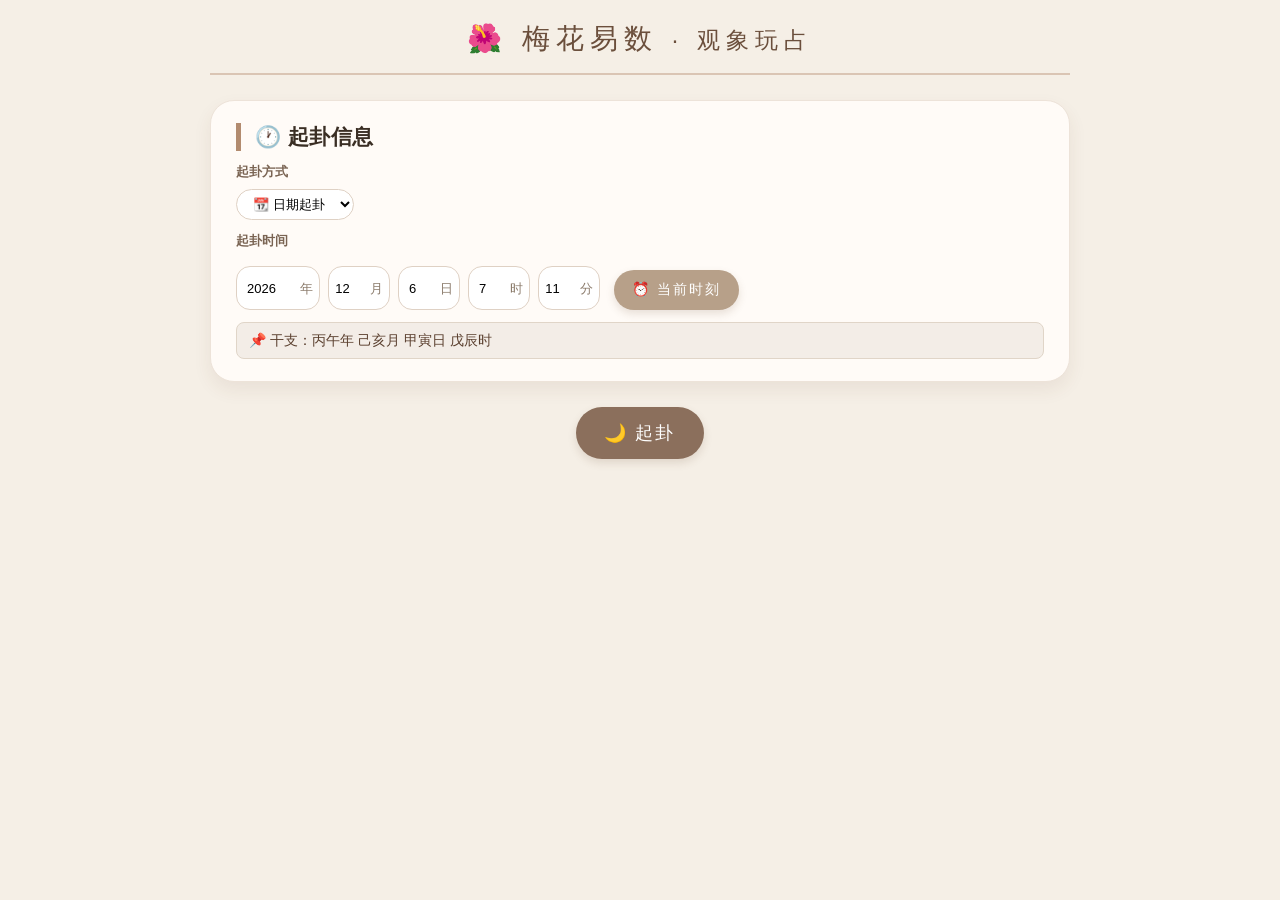
==== index.html @ ca7173d1 "Add files via upload" ====
<!DOCTYPE html>
<html lang="zh">
<head>
    <meta charset="UTF-8">
    <meta name="viewport" content="width=device-width, initial-scale=1.0, viewport-fit=cover">
    <title>梅花易数 · 交互精校版</title>
    <link rel="stylesheet" href="css/style.css">
</head>
<body>
<div class="container">
    <h1>🌺 梅花易数 <small>· 观象玩占</small></h1>

    <!-- 起卦信息 -->
    <div class="card">
        <div class="card-title">🕐 起卦信息</div>

        <!-- ① 起卦方式 -->
        <div class="section-label">起卦方式</div>
        <div class="mode-switch" style="margin-bottom: 0;">
            <select id="divinationMode" style="padding:6px 12px; border-radius:30px; border:1.5px solid #dfd1c4; background:white; font-size: 13px;">
                <option value="date" selected>📆 日期起卦</option>
                <option value="number">🔢 数字起卦</option>
            </select>
        </div>

        <!-- ② 日期起卦：时间输入 -->
        <div id="dateInputSection" style="margin-top:12px;">
            <div class="section-label">起卦时间</div>
            <div class="input-row" id="dateInputRow">
                <div class="input-item compact date-year"><span class="date-field"><input type="number" id="gregYear" min="1900" max="2100" class="date-input" data-suffix="年"><span class="date-suffix">年</span></span></div>
                <div class="input-item compact date-short"><span class="date-field"><input type="number" id="gregMonth" min="1" max="12" class="date-input" data-suffix="月"><span class="date-suffix">月</span></span></div>
                <div class="input-item compact date-short"><span class="date-field"><input type="number" id="gregDay" min="1" max="31" class="date-input" data-suffix="日"><span class="date-suffix">日</span></span></div>
                <div class="input-item compact date-short"><span class="date-field"><input type="number" id="gregHour" min="0" max="23" class="date-input" data-suffix="时"><span class="date-suffix">时</span></span></div>
                <div class="input-item compact date-short"><span class="date-field"><input type="number" id="gregMinute" min="0" max="59" class="date-input" data-suffix="分"><span class="date-suffix">分</span></span></div>
                <button class="btn btn-small btn-now-time" id="nowTimeBtn">⏰ 当前时刻</button>
            </div>
        </div>

        <!-- ③ 数字起卦：数字输入 -->
        <div id="numberInputs" style="display:none; margin-top:12px;">
            <div class="section-label">起卦三数</div>
            <div class="input-row compact-row">
                <div class="input-item compact-num"><label>数1</label><input type="number" id="inputNum1" min="1" placeholder="-"></div>
                <div class="input-item compact-num"><label>数2</label><input type="number" id="inputNum2" min="1" placeholder="-"></div>
                <div class="input-item compact-num"><label>数3</label><input type="number" id="inputNum3" placeholder="-"></div>
            </div>
            <!-- 时令参考面板 -->
            <div id="timeRefPanel" style="margin-top:10px;">
                <div class="time-ref-toggle">
                    <span class="time-ref-option active" id="optNowTime">
                        <span class="time-ref-dot"></span>使用当前时间
                    </span>
                    <span class="time-ref-option" id="optCustomTime">
                        <span class="time-ref-dot"></span>使用自定义时间
                    </span>
                </div>
                <!-- 当前时间（默认显示，时间和干支同一行） -->
                <div id="timeRefNow" class="time-ref-content">
                    <span id="timeRefNowDisplay" style="font-size:13px; color:#7a6453;">--</span>
                    <span style="font-size:11px; color:#a18b7c; margin-left:6px;">用于断卦时令分析</span>
                </div>
                <!-- 自定义时间（展开后显示） -->
                <div id="timeRefCustom" class="time-ref-content" style="display:none;">
                    <div class="input-row">
                        <div class="input-item compact"><span class="date-field"><input type="number" id="refYear" min="1900" max="2100" class="date-input" data-suffix="年" disabled><span class="date-suffix">年</span></span></div>
                        <div class="input-item compact"><span class="date-field"><input type="number" id="refMonth" min="1" max="12" class="date-input" data-suffix="月" disabled><span class="date-suffix">月</span></span></div>
                        <div class="input-item compact"><span class="date-field"><input type="number" id="refDay" min="1" max="31" class="date-input" data-suffix="日" disabled><span class="date-suffix">日</span></span></div>
                        <div class="input-item compact"><span class="date-field"><input type="number" id="refHour" min="0" max="23" class="date-input" data-suffix="时" disabled><span class="date-suffix">时</span></span></div>
                        <div class="input-item compact"><span class="date-field"><input type="number" id="refMinute" min="0" max="59" class="date-input" data-suffix="分" disabled><span class="date-suffix">分</span></span></div>
                    </div>
                </div>
            </div>
        </div>

        <!-- ④ 干支结果 -->
        <div style="margin-top:12px; padding: 8px 12px; background: #f3ede7; border-radius: 8px; border: 1px solid #e0d5c8;">
            <span id="displayGanzhi" style="font-size: 14px; color: #5a3f2e; font-weight: 500;">📌 干支：--</span>
        </div>

        <!-- 隐藏字段 -->
        <input type="hidden" id="numUp">
        <input type="hidden" id="numDown">
        <input type="hidden" id="numMove">
    </div>

    <!-- 起卦按钮 -->
    <div style="text-align: center; margin-bottom: 20px;">
        <button class="btn" id="calculateBtn" style="margin-top:0;">🌙 起卦</button>
    </div>

    <!-- 结果卡片（起卦前隐藏） -->
    <div class="card result-area" id="resultCard" style="display:none;">
        <div class="card-title">🔮 卦象推演</div>
        <div id="resultContent"></div>
    </div>

    <!-- 解析面板折叠横条（起卦前隐藏） -->
    <div class="explain-collapsed-bar" id="explainCollapsedBar" style="display:none;">
        <div class="explain-bar-content" id="explainBtn">🔍 卦象解析</div>
    </div>

    <!-- 解析面板（起卦前隐藏） -->
    <div class="card explain-area" id="explainArea" style="display:none;">
        <div id="explainContent"></div>
    </div>


</div>

<!-- ① 基础数据常量 -->
<script src="js/data.js"></script>
<!-- ② 干支计算 -->
<script src="js/ganzhi.js"></script>
<!-- ③ 断卦核心逻辑 -->
<script src="js/divination.js"></script>
<!-- ④ 卦象渲染 -->
<script src="js/render.js"></script>
<!-- ⑤ 卦象解析 -->
<script src="js/explain.js"></script>
<!-- ⑥ 应用入口 -->
<script src="js/app.js"></script>
</body>
</html>
---- css/style.css ----
* { box-sizing: border-box; margin: 0; }
body {
    background: #f5efe6;
    font-family: 'Segoe UI', 'Microsoft YaHei', sans-serif;
    padding: clamp(12px, 3vw, 20px);
    padding-top: max(clamp(12px, 3vw, 20px), env(safe-area-inset-top));
    padding-bottom: max(clamp(12px, 3vw, 20px), env(safe-area-inset-bottom));
    color: #2e241b;
    -webkit-text-size-adjust: 100%;
}
.container { max-width: 860px; width: 100%; margin: 0 auto; }
h1 {
    text-align: center;
    font-weight: 400;
    letter-spacing: clamp(3px, 1vw, 6px);
    color: #6b4f3c;
    border-bottom: 2px solid #dac5b4;
    padding-bottom: clamp(10px, 2vw, 15px);
    margin-bottom: clamp(16px, 3vw, 25px);
    font-size: clamp(20px, 4vw, 28px);
}
.card {
    background: #fffbf7;
    border-radius: clamp(14px, 2.5vw, 24px);
    padding: clamp(14px, 2.5vw, 22px) clamp(14px, 2.5vw, 25px);
    margin-bottom: clamp(16px, 3vw, 25px);
    box-shadow: 0 8px 18px rgba(100,70,40,0.08);
    border: 1px solid #ede3d9;
}
.card-title { font-size: clamp(17px, 3vw, 21px); font-weight: 700; margin-bottom: 12px; color: #3a2e24; border-left: 5px solid #b28b6f; padding-left: 14px; letter-spacing: 0.5px; }
.card-subtitle { font-size: 14px; color: #7a6453; margin-bottom: 15px; margin-left: 19px; }
.hint-box { background: #f3ede7; border-radius: 14px; padding: 12px 14px; margin-bottom: 16px; font-size: 14px; color: #5a3f2e; border-left: 4px solid #b28b6f; }
.input-grid { display: grid; grid-template-columns: repeat(auto-fill, minmax(min(100%, 140px), 1fr)); gap: 12px 16px; }
.input-row { display: flex; gap: clamp(6px, 1.5vw, 8px); align-items: flex-end; flex-wrap: wrap; }
.input-item.compact { flex: 1; min-width: 44px; max-width: 80px; }
.input-item.compact.date-short { max-width: 62px; }
.input-item.compact.date-year { max-width: 84px; }
.input-item.compact input { height: 32px; padding: 4px 6px; font-size: 13px; text-align: center; }
.input-item.compact label { font-size: 11px; margin-bottom: 3px; }
.input-item.compact input::placeholder { color: #b8a898; font-weight: 500; }
/* 日期输入框：数字+后缀同行 */
.date-field {
    display: flex;
    align-items: center;
    position: relative;
    width: 100%;
}
.date-field input.date-input {
    width: 100%;
    padding-right: 24px;
    box-sizing: border-box;
}
.date-suffix {
    position: absolute;
    right: 7px;
    font-size: 13px;
    color: #8b7b6b;
    font-weight: 500;
    pointer-events: none;
    line-height: 1;
}
.input-item.compact-num { flex: 1; min-width: 44px; max-width: 70px; }
.input-item.compact-num input { height: 32px; padding: 4px 6px; font-size: 13px; text-align: center; }
.input-item.compact-num label { font-size: 11px; margin-bottom: 3px; }
.input-section-row { display: flex; gap: 20px; align-items: flex-start; flex-wrap: wrap; }
.input-section { flex: 1; min-width: 240px; }
.section-label { font-size: 13px; font-weight: 600; color: #7a6453; margin-bottom: 8px; }
.two-card-row { display: flex; gap: clamp(12px, 2vw, 20px); align-items: stretch; }

/* ── 时令参考面板（数字起卦） ── */
.time-ref-toggle {
    display: flex;
    gap: 16px;
    align-items: center;
    padding: 6px 12px;
    background: #f3ede7;
    border-radius: 10px;
    border: 1px solid #e0d5c8;
    width: fit-content;
}
.time-ref-option {
    display: flex;
    align-items: center;
    gap: 6px;
    font-size: 13px;
    color: #7a6453;
    cursor: pointer;
    user-select: none;
    padding: 4px 0;
    transition: color 0.2s;
}
.time-ref-option.active { color: #5a3f2e; font-weight: 600; }
.time-ref-dot {
    width: 14px;
    height: 14px;
    border-radius: 50%;
    border: 2px solid #b28b6f;
    background: #fffbf7;
    flex-shrink: 0;
    transition: all 0.2s;
}
.time-ref-option.active .time-ref-dot {
    border-color: #8b6f5c;
    background: #8b6f5c;
    box-shadow: inset 0 0 0 3px #fffbf7;
}
.time-ref-content {
    padding: 8px 12px;
    background: #f8f4ef;
    border-radius: 8px;
    border: 1px solid #e8ddd3;
    margin-top: 6px;
    display: flex;
    align-items: center;
    flex-wrap: wrap;
    gap: 4px;
}
.half-card { flex: 1; min-width: 0; }
.ti-yong-wuxing-row { display: flex; gap: 30px; align-items: center; justify-content: center; margin: 20px 0; }
.ti-yong-intro-box { display: flex; flex-direction: column; gap: 15px; padding: 20px; background: linear-gradient(135deg, #f3ede7 0%, #e8ddd3 100%); border-radius: 16px; border: 2px solid #dac5b4; }
.rule-tooltip { position: relative; cursor: help; font-size: 14px; color: #8b6f5c; }
.rule-tooltip-text { visibility: hidden; position: absolute; left: 100%; top: 50%; transform: translateY(-50%); margin-left: 8px; width: 280px; background: #fffbf7; border: 1px solid #d4c4b0; border-radius: 8px; padding: 10px; font-size: 12px; line-height: 1.6; color: #5a3f2e; box-shadow: 0 4px 12px rgba(0,0,0,0.15); z-index: 100; white-space: normal; }
.rule-tooltip:hover .rule-tooltip-text, .rule-tooltip-text.show { visibility: visible; }
.compact-row { gap: 6px; }
.input-item { display: flex; flex-direction: column; }
.input-item label { font-size: 14px; font-weight: 500; color: #6b4f3c; margin-bottom: 5px; }
.input-item input, .input-item select {
    padding: 10px 12px;
    border: 1.5px solid #dfd1c4;
    border-radius: 14px;
    font-size: clamp(14px, 2vw, 15px);
    background: white;
    min-height: 44px;
}
.input-item input:disabled { background: #ede3d9; color: #5a3f2e; }
.btn {
    background: #8b6f5c;
    color: white;
    border: none;
    border-radius: 40px;
    padding: clamp(10px, 1.5vw, 14px) clamp(18px, 3vw, 28px);
    font-size: clamp(15px, 2.5vw, 18px);
    font-weight: 500;
    letter-spacing: 2px;
    cursor: pointer;
    box-shadow: 0 4px 8px rgba(100,70,40,0.15);
    margin-top: 12px;
    transition: all 0.2s;
    min-height: 44px;
    display: inline-flex;
    align-items: center;
    justify-content: center;
}
.btn:hover { background: #6b4f3c; transform: translateY(-2px); }
.btn-small {
    background: #b7a089;
    padding: 8px 18px;
    font-size: 14px;
    margin-left: 10px;
    min-height: 40px;
}
.btn-now-time { margin-left: 6px; height: 32px; align-self: flex-end; flex-shrink: 0; }
.result-area { background: #fcf9f5; }
.gua-stack { display: flex; flex-direction: column; align-items: center; width: 120px; text-align: center; }
.gua-trigram { display: flex; flex-direction: column; align-items: center; width: 100%; text-align: center; }
.gua-yao-row { display: flex; justify-content: center; align-items: center; gap: 0; margin: 4px 0; height: 24px; }

/* 每个卦的整体容器：固定宽度，所有内容居中 */
.gua-column { display: flex; flex-direction: column; align-items: center; gap: 8px; width: clamp(160px, 20vw, 220px); }

.yueling-tag {
    display: flex;
    flex-direction: column;
    align-items: center;
    justify-content: flex-start;
    padding: 8px 6px;
    background: linear-gradient(180deg, #f3ede7 0%, #e8ddd3 100%);
    border-radius: 12px;
    border: 1px solid #dac5b4;
    min-width: 36px;
    font-size: 11px;
    color: #5a3f2e;
    line-height: 1.6;
}
.yueling-icon { font-size: 18px; margin-bottom: 4px; }
.yueling-month { font-weight: 700; font-size: 12px; }
.yueling-wx { font-size: 10px; color: #7a6453; }
.gua-content { display: flex; flex-direction: column; align-items: center; flex: 1; }
.yao-line { font-size: 32px; line-height: 1; }
.dong-yao { color: #c0392b !important; background-color: #fdeaea; border-radius: 4px; padding: 1px 2px; }

/* ── 用 CSS 精确绘制爻线（替代Unicode字符 ⚊⚋）── */
.yao-bar {
    display: inline-block;
    height: 10px;
    background: linear-gradient(180deg, #5a4a3a 0%, #3a2e24 100%);
    border-radius: 5px;
    flex-shrink: 0;
}
.yao-yang {
    width: clamp(60px, 8vw, 88px);
    border-radius: 5px;
    box-shadow: 0 2px 4px rgba(0,0,0,0.15);
}
.yao-yin {
    display: inline-flex;
    width: clamp(60px, 8vw, 88px);  /* 与阳爻总宽度一致 */
    gap: clamp(5px, 1.2vw, 12px);
    align-items: center;
}
.yao-yin-segment {
    flex: 1;                          /* 两段均分剩余空间 */
    height: 10px;
    background: linear-gradient(180deg, #5a4a3a 0%, #3a2e24 100%);
    border-radius: 5px;
    box-shadow: 0 2px 4px rgba(0,0,0,0.15);
}
.gua-label { font-size: 16px; color: #5e4435; font-weight: 500; }
.ti-yong-badge { display: inline-block; border-radius: 20px; padding: 2px 12px; font-size: 14px; margin-left: 8px; font-weight: 700; }

/* 卦中五行文字统一样式（按五行着色） */
.wx-jin { color: #b8860b; font-weight: 500; }
.wx-mu  { color: #27ae60; font-weight: 500; }
.wx-shui{ color: #2980b9; font-weight: 500; }
.wx-huo { color: #c0392b; font-weight: 500; }
.wx-tu  { color: #a0714a; font-weight: 500; }

/* 三卦阶段标签 */
.stage-title { font-weight: 700; margin-bottom: 10px; letter-spacing: 2px; font-size: 15px; color: #5a3f2e; }
/* 上卦下卦之间的分隔线（三卦共用） */
.gua-divider { border-top: 2px dashed #dac5b4; width: 100%; margin: 10px 0; }
/* 卦名+五行 统一布局行 */
.gua-meta-row {
    display: flex;
    align-items: center;
    justify-content: center;
    gap: 4px;
    margin-top: 5px;
}

/* ── 新：体用标注系统（本卦中仅文字色标示）── */
/* 上卦/下卦 + 体/用 文字标签 */
.gua-pos-label {
    font-size: 16px;
    font-weight: 500;
    margin-left: 0;
    white-space: nowrap;
}
.pos-label-ti { color: #c0392b; }
.pos-label-yong { color: #a0714a; }

/* ── 卦下三行纯文字分析 ── */
.inline-analysis {
    margin-top: 10px;
    margin-inline: auto;
    padding: 6px 8px;
    border-radius: 10px;
    background: #fffbf7;
    text-align: center;
    font-size: 12.5px;
    line-height: 1.85;
    letter-spacing: 0.5px;
    width: auto;
}
.ia-ben, .ia-hu, .ia-bian { border: 1px solid #d4c4b0; background: #fffbf7; }
.ia-row { display: flex; align-items: baseline; justify-content: center; gap: 2px; }
.ia-ti-label { color: #c0392b; font-weight: 700; white-space: nowrap; min-width: 22px; }
.ia-yong-label{ color: #a0714a; font-weight: 700; white-space: nowrap; min-width: 22px; }
.ia-wx-text { color: #5a3f2e; }
.ia-state-tag { font-weight: 700; font-size: 11.5px; letter-spacing: 1px; padding: 1px 6px; border-radius: 8px; }
.ia-rel-line { text-align: center; font-weight: 600; font-size: 14px; letter-spacing: 1px; padding-top: 2px; border-top: 1px dashed #e0d5ca; margin-top: 2px; }
.gua-row-flex { display: flex; flex-wrap: wrap; justify-content: center; gap: clamp(16px, 3vw, 40px); margin: 16px 0; }
.divider { height: 1px; background: linear-gradient(to right, transparent, #dac5b4, transparent); margin: 22px 0; }
.info-grid { display: grid; grid-template-columns: 1fr 1fr; gap: 16px 25px; }
.info-label { font-weight: 600; color: #5a3f2e; }
.highlight { background: #f3ede7; padding: 12px 18px; border-radius: 18px; border-left: 5px solid #b28b6f; margin: 18px 0; }
.spacetime-box { background: #e8ddd3; padding: 12px 18px; border-radius: 18px; margin-top: 12px; }
.ganzhi-badge { display: inline-block; background: #d4c3b6; padding: 4px 14px; border-radius: 30px; font-weight: 600; }
.footnote { text-align: right; font-size: 13px; color: #a18b7c; margin-top: 15px; }
.mode-switch { display: flex; align-items: center; gap: 20px; margin-bottom: 15px; }

/* ── 导出区域 ── */
.export-area { margin-top: 18px; padding: 16px 20px; background: #f3ede7; border-radius: 16px; }
.export-area textarea { width: 100%; min-height: 140px; border: 1.5px solid #dfd1c4; border-radius: 12px; padding: 12px 14px; font-size: 13px; font-family: 'Microsoft YaHei', sans-serif; line-height: 1.75; resize: vertical; background: #fffbf7; color: #3a2e24; margin-top: 10px; }
.export-btn { background: #5a3f2e; color: white; border: none; border-radius: 30px; padding: 8px 22px; font-size: 14px; cursor: pointer; font-weight: 500; letter-spacing: 1px; transition: all 0.2s; }
.export-btn:hover { background: #3a2e24; transform: translateY(-1px); }
.copy-btn { background: #8b6f5c; margin-left: 10px; }

/* ── 左侧信息列 ── */
.left-info-column { display: flex; flex-direction: column; align-items: center; width: 140px; flex-shrink: 0; }
.yueling-box {
    width: 100%;
    height: 120px;
    background: linear-gradient(135deg, #f3ede7 0%, #e8ddd3 100%);
    border-radius: 16px;
    display: flex;
    flex-direction: column;
    align-items: center;
    justify-content: center;
    gap: 10px;
    border: 2px solid #dac5b4;
    margin-bottom: 20px;
}
.ti-intro, .yong-intro {
    font-size: 11px;
    color: #5a3f2e;
    line-height: 1.4;
    display: flex;
    align-items: flex-start;
    gap: 8px;
    width: 100%;
}
.ti-intro strong, .yong-intro strong {
    color: #8b4513;
    font-size: 16px;
    flex-shrink: 0;
    width: 16px;
    text-align: center;
    line-height: 1.4;
}
.yueling-label { font-size: 13px; color: #7a6453; font-weight: 500; }
.yueling-zhi { font-size: 20px; font-weight: 700; color: #5a3f2e; }
.yueling-wx { font-size: 14px; font-weight: 600; padding: 2px 10px; border-radius: 12px; background: #d4c3b6; }

/* ── 五行五边形 - 正五边形排列 ── */
.wuxing-pentagon {
    position: relative;
    width: 160px;
    height: 160px;
    margin: 0 auto;
}
.wx-item {
    position: absolute;
    width: 36px;
    height: 36px;
    border-radius: 50%;
    display: flex;
    align-items: center;
    justify-content: center;
    font-size: 16px;
    font-weight: 700;
    cursor: pointer;
    transition: all 0.3s ease;
    background: #f3ede7;
    border: 2px solid;
    z-index: 2;
    font-family: 'Segoe UI', 'Microsoft YaHei', sans-serif;
}
.wx-item:hover {
    transform: scale(1.2);
    box-shadow: 0 4px 12px rgba(0,0,0,0.2);
    z-index: 3;
}
.wx-center {
    position: absolute;
    width: 40px;
    height: 40px;
    border-radius: 50%;
    display: flex;
    align-items: center;
    justify-content: center;
    font-size: 18px;
    font-weight: 700;
    background: #fff;
    border: 3px solid #8b4513;
    color: #8b4513;
    top: 50%;
    left: 50%;
    transform: translate(-50%, -50%);
    z-index: 3;
    box-shadow: 0 2px 8px rgba(0,0,0,0.15);
    font-family: 'Segoe UI', 'Microsoft YaHei', sans-serif;
}
.wx-item.active {
    background: #e8ddd3;
}

/* 正五边形五个顶点 - 土在正上方(月令)，按相生顺序顺时针排列 */
.wx-item.wx-tu {
    top: 0px;
    left: 62px;
    color: #a0714a;
    border-color: #a0714a;
}
.wx-item.wx-huo {
    top: 48px;
    right: 0px;
    color: #c0392b;
    border-color: #c0392b;
}
.wx-item.wx-mu {
    bottom: 14px;
    right: 12px;
    color: #27ae60;
    border-color: #27ae60;
}
.wx-item.wx-shui {
    bottom: 14px;
    left: 12px;
    color: #2980b9;
    border-color: #2980b9;
}
.wx-item.wx-jin {
    top: 48px;
    left: 0px;
    color: #b8860b;
    border-color: #b8860b;
}

/* ── 箭头 ── */
.arrow-svg {
    position: absolute;
    top: 0;
    left: 0;
    width: 100%;
    height: 100%;
    pointer-events: none;
    opacity: 0;
    transition: opacity 0.3s ease;
    z-index: 1;
}
.arrow-svg.show { opacity: 1; }
.arrow-line { fill: none; stroke-width: 1.5; marker-end: url(#arrowhead); }
.arrow-loop { fill: none; stroke-width: 2.5; }
.state-label { font-size: 12px; font-weight: 700; text-anchor: middle; font-family: 'Segoe UI', 'Microsoft YaHei', sans-serif; }

/* ══════════════════════════════════════════════
   响应式断点
══════════════════════════════════════════════ */

/* ── 平板（768px 以下）── */
@media (max-width: 768px) {
    .left-info-column { width: 120px; }
    .wuxing-pentagon { width: 130px; height: 130px; }
}

/* ── 手机（640px 以下）── */
@media (max-width: 640px) {
    /* 双卡片上下堆叠 */
    .two-card-row { flex-direction: column; }

    /* 信息网格单列 */
    .info-grid { grid-template-columns: 1fr; gap: 12px; }

    /* 卦象结果紧凑排列（三卦保持同行） */
    .gua-row-flex { gap: 8px; }
    .gua-column { width: 30%; min-width: 0; }
    .gua-stack { width: 80px; }

    /* 缩小标题与分析区域 */
    .stage-title { font-size: 13px; letter-spacing: 1px; margin-bottom: 6px; }
    .inline-analysis { padding: 4px 4px; }
    .ia-row { flex-wrap: wrap; justify-content: center; }
    .ia-ti-label, .ia-yong-label { min-width: unset; }
    .ia-rel-line { font-size: 12px; }

    /* 左侧信息列全宽 */
    .ti-yong-wuxing-row { flex-direction: column; gap: 12px; }

    /* 左侧月令信息缩小 */
    .left-info-column { width: 100px; flex-shrink: 1; }
    .yueling-box { height: 90px; margin-bottom: 10px; }
    .yueling-zhi { font-size: 16px; }

    /* 五行五边形缩小 */
    .wuxing-pentagon { width: 110px; height: 110px; }
    .wx-item { width: 30px; height: 30px; font-size: 13px; }
    .wx-center { width: 34px; height: 34px; font-size: 15px; }

    /* 导出区域 */
    .export-area { padding: 12px 14px; }

    /* tooltip 改为底部弹出（移动端左侧放不下） */
    .rule-tooltip-text {
        left: 50%;
        top: 100%;
        transform: translateX(-50%);
        margin-left: 0;
        margin-top: 6px;
        width: calc(100vw - 40px);
        max-width: 280px;
    }
}

/* ── 小屏手机（400px 以下）── */
@media (max-width: 400px) {
    .input-row { gap: 4px; }
    .input-item.compact { max-width: 56px; }
    .input-item.compact.date-short { max-width: 48px; }
    .input-item.compact-num { max-width: 50px; }

    .btn-small { padding: 7px 12px; font-size: 13px; margin-left: 6px; }

    .gua-stack { width: 60px; }
    .gua-row-flex { gap: 4px; }
    .stage-title { font-size: 11px; letter-spacing: 0.5px; margin-bottom: 4px; }

    .wuxing-pentagon { width: 96px; height: 96px; }
    .wx-item { width: 26px; height: 26px; font-size: 12px; }
    .wx-center { width: 30px; height: 30px; font-size: 13px; }
}

/* ── 触摸设备：增大触摸目标 ── */
@media (pointer: coarse) {
    .btn { min-height: 48px; }
    .btn-small { min-height: 44px; }
    .explain-close-btn { min-height: 44px; padding: 8px 16px; }
    .toc-item { min-height: 36px; padding: 6px 12px; }
    .input-item input, .input-item select { min-height: 48px; }
    .input-item.compact input { min-height: 40px; }
    .input-item.compact-num input { min-height: 40px; }
}

/* ── 无 hover 设备：移除 hover 效果依赖 ── */
@media (hover: none) {
    .toc-item:hover { background: #fff; color: #365c53; border-color: #c5ddd9; }
    .toc-item:active { background: #4a7a6e; color: #fff; border-color: #4a7a6e; }
    .wx-item:hover { transform: none; box-shadow: none; }
}

/* ══════════════════════════════════════════════
   解析按钮
══════════════════════════════════════════════ */
.btn-explain {
    background: #4a7a6e;
    font-size: 16px;
    padding: 13px 26px;
}
.btn-explain:hover { background: #365c53; }
.btn-explain:disabled {
    background: #a8b8b4;
    cursor: not-allowed;
    transform: none;
    box-shadow: none;
}

/* ══════════════════════════════════════════════
   解析面板折叠横条
══════════════════════════════════════════════ */
.explain-collapsed-bar {
    margin-bottom: 25px;
}
.explain-bar-content {
    background: linear-gradient(135deg, #4a7a6e 0%, #365c53 100%);
    color: white;
    border-radius: 14px;
    padding: 14px 24px;
    font-size: clamp(16px, 2.8vw, 19px);
    font-weight: 700;
    letter-spacing: 2px;
    text-align: center;
    cursor: pointer;
    box-shadow: 0 3px 10px rgba(74,122,110,0.25);
    transition: all 0.2s;
    user-select: none;
}
.explain-bar-content:hover {
    background: linear-gradient(135deg, #3d6b60 0%, #2a4a3e 100%);
    transform: translateY(-1px);
    box-shadow: 0 5px 14px rgba(74,122,110,0.3);
}
.explain-bar-content:active {
    transform: translateY(0);
}
.explain-bar-content.disabled {
    background: #c8d4d1;
    cursor: not-allowed;
    box-shadow: none;
    transform: none;
}

/* ══════════════════════════════════════════════
   解析面板容器
══════════════════════════════════════════════ */
.explain-area {
    background: #f7fbfa;
    border: 1px solid #c5ddd9;
}
.explain-panel {
    font-size: 14px;
    line-height: 1.7;
    color: #2a3a35;
}
.explain-header {
    display: flex;
    align-items: center;
    gap: 8px;
    padding: clamp(10px, 2vw, 14px) clamp(14px, 2.5vw, 20px);
    background: linear-gradient(135deg, #4a7a6e 0%, #365c53 100%);
    border-radius: clamp(10px, 2vw, 16px) clamp(10px, 2vw, 16px) 0 0;
    margin: calc(-1 * clamp(14px, 2.5vw, 22px)) calc(-1 * clamp(14px, 2.5vw, 25px)) 16px calc(-1 * clamp(14px, 2.5vw, 25px));
}
.explain-header-icon { font-size: 20px; }
.explain-header-title { flex: 1; font-size: clamp(14px, 2.5vw, 18px); font-weight: 700; color: white; letter-spacing: 2px; }
.explain-close-btn {
    background: rgba(255,255,255,0.2);
    border: none;
    color: white;
    padding: 8px 14px;
    border-radius: 20px;
    font-size: 13px;
    cursor: pointer;
    transition: background 0.2s;
    min-height: 40px;
    display: inline-flex;
    align-items: center;
}
.explain-close-btn:hover { background: rgba(255,255,255,0.35); }

/* ── 目录 ── */
.explain-toc {
    display: flex;
    flex-wrap: wrap;
    gap: 5px 8px;
    margin-bottom: 18px;
    padding: 10px 12px;
    background: #e8f3f1;
    border-radius: 12px;
    border: 1px solid #c5ddd9;
}
.toc-item {
    font-size: clamp(11px, 1.8vw, 12.5px);
    color: #365c53;
    text-decoration: none;
    padding: 5px 10px;
    border-radius: 14px;
    background: #fff;
    border: 1px solid #c5ddd9;
    transition: all 0.18s;
    white-space: nowrap;
    min-height: 32px;
    display: inline-flex;
    align-items: center;
}
.toc-item:hover {
    background: #4a7a6e;
    color: #fff;
    border-color: #4a7a6e;
}

/* ── 章节 ── */
.exp-section {
    margin-bottom: 28px;
    border: 1px solid #d0e8e4;
    border-radius: 14px;
    overflow: hidden;
    scroll-margin-top: 20px;
}
.exp-title {
    font-size: 15px;
    font-weight: 700;
    color: #2a3a35;
    background: linear-gradient(135deg, #d9efeb 0%, #c5ddd9 100%);
    padding: 10px 18px;
    letter-spacing: 2px;
    border-bottom: 1px solid #c5ddd9;
}
.exp-body {
    padding: 16px 18px;
    background: #fafdfd;
}

/* ── 通用段落 ── */
.exp-intro {
    color: #3a5a52;
    margin-bottom: 10px;
    font-size: 13.5px;
}
.exp-tip {
    color: #5a7a72;
    font-size: 12.5px;
    font-style: italic;
    margin-top: 10px;
    padding: 8px 12px;
    background: #e8f3f1;
    border-radius: 8px;
    border-left: 3px solid #4a7a6e;
}
.exp-highlight {
    font-size: 13.5px;
    font-weight: 600;
    color: #2a4a40;
    padding: 8px 14px;
    background: #d4ede8;
    border-radius: 10px;
    margin: 10px 0;
}
.exp-divider {
    height: 1px;
    background: linear-gradient(to right, transparent, #c5ddd9, transparent);
    margin: 12px 0;
}

/* ── 行布局 ── */
.exp-row {
    display: flex;
    align-items: baseline;
    gap: 8px;
    padding: 4px 0;
    border-bottom: 1px solid #e8f3f1;
    font-size: clamp(12px, 1.8vw, 13px);
    flex-wrap: wrap;
}
.exp-row:last-child { border-bottom: none; }
.exp-label {
    color: #5a7a72;
    min-width: clamp(60px, 10vw, 90px);
    font-weight: 600;
    flex-shrink: 0;
}
.exp-val { color: #2a3a35; font-weight: 500; }
.exp-note { color: #7a9e98; font-size: 12px; }

/* ── 推导公式 ── */
.exp-formula {
    display: flex;
    align-items: center;
    gap: 8px;
    padding: 7px 14px;
    background: #e8f3f1;
    border-radius: 10px;
    margin: 6px 0;
    font-size: 13px;
    flex-wrap: wrap;
}
.exp-expr  { color: #2a4a40; font-family: 'Consolas', monospace; }
.exp-arrow { color: #4a7a6e; font-weight: 700; font-size: 16px; }
.exp-result { color: #2a3a35; font-weight: 700; font-size: 14px; }
.exp-comment { color: #5a7a72; font-size: 12px; }

/* ── 五行标签 ── */
.exp-wx {
    font-weight: 700;
    padding: 1px 8px;
    border-radius: 10px;
    font-size: 13px;
    background: rgba(0,0,0,0.04);
}
.exp-state {
    font-weight: 700;
    font-size: 13px;
    letter-spacing: 1px;
}
.exp-gua {
    font-size: 15px;
    font-weight: 700;
    color: #2a3a35;
}

/* ── 爻象图 ── */
.exp-gua-diagram {
    display: flex;
    gap: clamp(10px, 2vw, 20px);
    flex-wrap: wrap;
    margin: 10px 0;
}
.exp-gua-col {
    background: #e8f3f1;
    border-radius: 12px;
    padding: 10px clamp(10px, 2vw, 14px);
    min-width: 0;
    flex: 1 1 140px;
}
.exp-gua-name {
    font-weight: 700;
    color: #2a4a40;
    font-size: 13px;
    margin-bottom: 8px;
    padding-bottom: 6px;
    border-bottom: 1px solid #c5ddd9;
}
.exp-yao-row {
    display: flex;
    align-items: center;
    gap: 8px;
    padding: 4px 0;
    font-size: 13px;
    color: #3a5a52;
}
.exp-yao-row.is-dong {
    background: #fff3e0;
    border-radius: 6px;
    padding: 4px 8px;
    margin: 2px -4px;
}
.exp-yao-idx { font-size: 11px; color: #7a9e98; }

/* ── 互卦衍生 ── */
.exp-hu-rule {
    display: flex;
    gap: clamp(10px, 2vw, 16px);
    flex-wrap: wrap;
    margin: 10px 0;
}
.exp-hu-block {
    flex: 1 1 140px;
    background: #e8f3f1;
    border-radius: 12px;
    padding: 10px clamp(10px, 2vw, 14px);
}
.exp-hu-label {
    font-weight: 700;
    color: #2a4a40;
    font-size: 13px;
    margin-bottom: 8px;
    padding-bottom: 6px;
    border-bottom: 1px solid #c5ddd9;
}
.exp-hu-result {
    margin-top: 8px;
    font-weight: 700;
    color: #4a7a6e;
    font-size: 14px;
    padding-top: 6px;
    border-top: 1px solid #c5ddd9;
}

/* ── 变卦 ── */
.exp-change-rule {
    background: #e8f3f1;
    border-radius: 12px;
    padding: 12px 16px;
    margin: 10px 0;
}
.exp-change-row {
    display: flex;
    align-items: center;
    gap: 10px;
    padding: 4px 0;
    border-bottom: 1px solid #c5ddd9;
    font-size: 13px;
}
.exp-change-row:last-child { border-bottom: none; }

/* ── 表格 ── */
.exp-table {
    width: 100%;
    border-collapse: collapse;
    font-size: clamp(11px, 1.8vw, 13px);
    margin: 10px 0;
    border-radius: 10px;
    overflow: hidden;
    display: block;
    overflow-x: auto;
    -webkit-overflow-scrolling: touch;
}
.exp-table thead { background: #c5ddd9; }
.exp-table th {
    padding: 8px clamp(8px, 1.5vw, 12px);
    text-align: left;
    color: #2a4a40;
    font-weight: 700;
    font-size: clamp(11px, 1.6vw, 12px);
    white-space: nowrap;
}
.exp-table td {
    padding: 7px clamp(8px, 1.5vw, 12px);
    border-bottom: 1px solid #e8f3f1;
    color: #2a3a35;
}
.exp-table tbody tr:hover { background: #e8f3f1; }
.exp-table tbody tr:last-child td { border-bottom: none; }

/* ── 五行生克图例 ── */
.exp-wuxing-legend {
    background: #e8f3f1;
    border-radius: 10px;
    padding: 10px 14px;
    margin-top: 10px;
    font-size: 12.5px;
}
.exp-wx-rule { color: #3a5a52; padding: 2px 0; }

/* ── 八卦对照表（起卦推导 + 体用关系共用） ── */

/* ── 八卦对照表（2行8列） ── */
.exp-gua-ref-table {
    width: 100%;
    border-collapse: collapse;
    margin: 8px 0;
    text-align: center;
    font-size: 13px;
    border: 1px solid #c9b8a8;
}
.exp-gua-ref-table td {
    padding: 5px 4px;
    border: 1px solid #c9b8a8;
}
.exp-gua-ref-table tr:first-child td {
    font-weight: 700;
    color: #5a3f2e;
    border-bottom: 2px solid #c9b8a8;
}

/* ── 体用关系 ── */
.exp-tiyong-rule {
    display: flex;
    gap: 10px;
    flex-wrap: wrap;
    margin: 10px 0;
}
.exp-rule-box {
    flex: 1 1 130px;
    padding: 10px clamp(10px, 2vw, 14px);
    border-radius: 10px;
    border: 2px solid #c5ddd9;
    background: #f0f8f6;
    font-size: clamp(12px, 1.8vw, 13px);
    transition: all 0.2s;
}
.exp-rule-box.active {
    border-color: #4a7a6e;
    background: #d4ede8;
    box-shadow: 0 2px 8px rgba(74,122,110,0.15);
}
.exp-rule-title {
    font-weight: 700;
    color: #2a4a40;
    font-size: 12.5px;
    margin-bottom: 5px;
}
.exp-rule-body { color: #3a5a52; }

.exp-rel-box {
    background: #f7fbfa;
    border-radius: 12px;
    padding: 12px 16px;
    margin: 12px 0;
}
.exp-rel-title {
    font-size: 14px;
    font-weight: 700;
    margin-bottom: 6px;
}
.exp-rel-formula {
    display: flex;
    align-items: center;
    gap: 8px;
    font-size: 14px;
    margin: 6px 0;
}
.exp-rel-arrow {
    font-weight: 700;
    font-size: 14px;
    padding: 2px 6px;
    border-radius: 6px;
}
.rel-bihe  { color: #8e44ad; background: #f3e5f5; }
.rel-sheng { color: #27ae60; background: #e8f5e9; }
.rel-ke    { color: #e74c3c; background: #fdeaea; }
.exp-rel-tip { font-size: 13px; color: #3a5a52; margin: 4px 0; font-weight: 600; }
.exp-rel-desc { font-size: 12.5px; color: #5a7a72; }

.exp-sub-rel {
    display: flex;
    gap: 10px;
    flex-wrap: wrap;
    margin-top: 10px;
}
.exp-sub-rel-item {
    flex: 1 1 130px;
    padding: 8px 12px;
    border-radius: 8px;
    background: #f0f8f6;
    font-size: clamp(12px, 1.8vw, 12.5px);
    color: #2a3a35;
}
.exp-sub-desc { display: block; color: #5a7a72; font-size: 12px; margin-top: 3px; }

/* ── 旺衰 ── */
.exp-wangshuai-conclude {
    background: #e8f3f1;
    border-radius: 10px;
    padding: 10px 14px;
    font-size: 13px;
    color: #2a3a35;
    margin: 10px 0;
    border-left: 4px solid #4a7a6e;
}
/* ── 方位 ── */
.exp-dir-row {
    display: flex;
    align-items: baseline;
    gap: 8px;
    padding: 5px 0;
    border-bottom: 1px solid #e8f3f1;
    font-size: 13px;
    flex-wrap: wrap;
}
.exp-dir-row:last-child { border-bottom: none; }
.exp-rel-badge {
    font-size: 11px;
    font-weight: 700;
    padding: 2px 7px;
    border-radius: 10px;
    flex-shrink: 0;
}
.rel-生体 { background: #e8f5e9; color: #27ae60; }
.rel-比和 { background: #f3e5f5; color: #8e44ad; }
.rel-克体 { background: #fdeaea; color: #e74c3c; }
.rel-体生 { background: #fff3e0; color: #e67e22; }
.rel-体克 { background: #e3f2fd; color: #2980b9; }
.exp-dir-conclude {
    background: #e8f3f1;
    border-radius: 10px;
    padding: 10px 14px;
    font-size: 13px;
    color: #2a3a35;
    margin: 12px 0 0;
    border-left: 4px solid #4a7a6e;
}

/* ── 应期步骤 ── */
.exp-yingqi-steps {
    display: flex;
    flex-direction: column;
    gap: 10px;
    margin: 10px 0;
}
.exp-step {
    display: flex;
    gap: 12px;
    align-items: flex-start;
    background: #e8f3f1;
    border-radius: 12px;
    padding: 12px 16px;
}
.exp-step-num {
    width: 28px;
    height: 28px;
    min-width: 28px;
    border-radius: 50%;
    background: #4a7a6e;
    color: white;
    display: flex;
    align-items: center;
    justify-content: center;
    font-weight: 700;
    font-size: 14px;
    flex-shrink: 0;
}
.exp-step-body { flex: 1; font-size: 13px; color: #2a3a35; }
.exp-step-title { font-weight: 700; color: #2a4a40; margin-bottom: 4px; font-size: 13.5px; }
.exp-step-body p { margin: 3px 0; }

/* ── 卦序对照表：高亮当前卦 ── */
.exp-gua-order-table .exp-row-active {
    background: #d4ede8;
    font-weight: 600;
}
.exp-gua-order-table .exp-row-active td {
    color: #2a4a40;
    border-bottom-color: #b0d4cc;
}

/* ── 解析面板内嵌爻线适配 ── */
.explain-area .yao-bar {
    background: linear-gradient(180deg, #4a6a60 0%, #2a4a40 100%);
}
.explain-area .yao-yang {
    width: clamp(48px, 7vw, 72px);
    height: 8px;
    border-radius: 4px;
    box-shadow: 0 1px 3px rgba(0,0,0,0.12);
}
.explain-area .yao-yin {
    width: clamp(48px, 7vw, 72px);
    gap: 8px;
}
.explain-area .yao-yin-segment {
    flex: 1;
    width: auto;
    height: 8px;
    background: linear-gradient(180deg, #4a6a60 0%, #2a4a40 100%);
    border-radius: 4px;
    box-shadow: 0 1px 3px rgba(0,0,0,0.12);
}
.explain-area .dong-yao {
    color: #c0392b !important;
    background-color: #fdeaea;
    border-radius: 4px;
    padding: 1px 3px;
}
.explain-area .gua-yao-row {
    height: 22px;
    margin: 3px 0;
}
.explain-area .exp-yao-row {
    display: flex;
    align-items: center;
    gap: 10px;
}
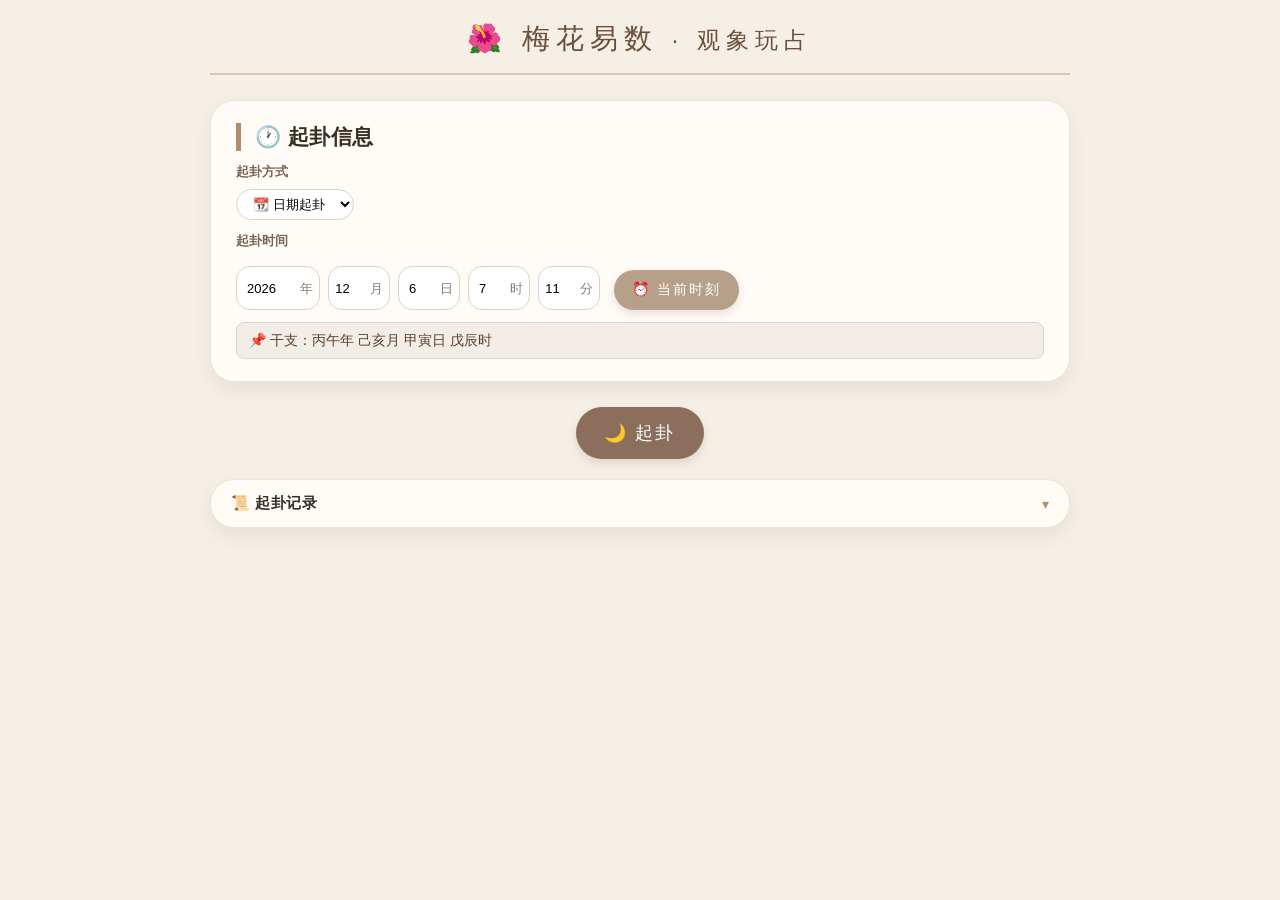
==== commit 42b5bca3: "Add files via upload" ====
--- a/index.html
+++ b/index.html
@@ -104,6 +104,20 @@
         <div id="explainContent"></div>
     </div>
 
+    <!-- 起卦记录 -->
+    <div class="card history-card">
+        <div class="history-header" id="historyToggleBtn">
+            <span class="history-title">📜 起卦记录</span>
+            <span class="history-arrow">▾</span>
+        </div>
+        <div id="historyPanel" style="display:none;">
+            <div id="historyList"></div>
+            <div class="history-footer">
+                <button class="history-clear-btn" id="historyClearBtn">清空记录</button>
+            </div>
+        </div>
+    </div>
+
 
 </div>
 
--- a/css/style.css
+++ b/css/style.css
@@ -1090,3 +1090,162 @@
     align-items: center;
     gap: 10px;
 }
+
+/* ══ 起卦记录 ══ */
+.history-card {
+    padding: 0;
+    overflow: hidden;
+}
+.history-header {
+    display: flex;
+    align-items: center;
+    justify-content: space-between;
+    padding: 14px 20px;
+    cursor: pointer;
+    user-select: none;
+    border-radius: inherit;
+    transition: background 0.15s;
+}
+.history-header:hover { background: #f7f0e8; }
+.history-title {
+    font-size: 15px;
+    font-weight: 700;
+    color: #3a2e24;
+    letter-spacing: 0.5px;
+}
+.history-arrow {
+    font-size: 14px;
+    color: #b28b6f;
+    transition: transform 0.2s;
+}
+.history-header.open .history-arrow { transform: rotate(180deg); }
+#historyPanel {
+    padding: 0 12px 12px;
+}
+.history-empty {
+    text-align: center;
+    color: #b28b6f;
+    font-size: 13px;
+    padding: 18px 0 8px;
+}
+.history-item {
+    display: flex;
+    align-items: center;
+    gap: 8px;
+    padding: 9px 10px;
+    border-radius: 8px;
+    border: 1px solid #ede3d9;
+    margin-bottom: 6px;
+    background: #fffbf7;
+    transition: background 0.15s;
+}
+.history-item:hover { background: #f7f0e8; }
+.history-item-main {
+    flex: 1;
+    display: flex;
+    align-items: center;
+    gap: 10px;
+    cursor: pointer;
+    min-width: 0;
+}
+.history-time {
+    font-size: 12px;
+    color: #a18b7c;
+    white-space: nowrap;
+    flex-shrink: 0;
+}
+.history-label {
+    font-size: 13px;
+    color: #3a2e24;
+    overflow: hidden;
+    text-overflow: ellipsis;
+    white-space: nowrap;
+}
+.history-del-btn {
+    background: none;
+    border: none;
+    color: #c0a898;
+    font-size: 16px;
+    cursor: pointer;
+    padding: 0 4px;
+    line-height: 1;
+    border-radius: 4px;
+    transition: color 0.15s;
+    flex-shrink: 0;
+}
+.history-del-btn:hover { color: #c0392b; }
+.history-footer {
+    display: flex;
+    justify-content: flex-end;
+    padding-top: 6px;
+}
+.history-clear-btn {
+    background: none;
+    border: 1px solid #dfd1c4;
+    border-radius: 20px;
+    color: #a18b7c;
+    font-size: 12px;
+    padding: 4px 14px;
+    cursor: pointer;
+    transition: all 0.15s;
+}
+.history-clear-btn:hover {
+    background: #f3ede7;
+    color: #c0392b;
+    border-color: #c0392b;
+}
+
+/* ══ 历史详情覆盖层 ══ */
+.history-overlay {
+    display: none;
+    position: fixed;
+    inset: 0;
+    z-index: 9999;
+    align-items: flex-start;
+    justify-content: center;
+}
+.history-overlay-backdrop {
+    position: absolute;
+    inset: 0;
+    background: rgba(0,0,0,0.35);
+}
+.history-overlay-content {
+    position: relative;
+    width: 100%;
+    max-width: 860px;
+    max-height: 95vh;
+    overflow-y: auto;
+    padding: 16px 20px 24px;
+    background: #fffbf7;
+    margin-top: 8px;
+    box-shadow: 0 8px 40px rgba(0,0,0,0.25);
+    border-radius: clamp(14px, 2.5vw, 24px);
+}
+.history-detail-header-bar {
+    display: flex;
+    align-items: center;
+    justify-content: space-between;
+    margin-bottom: 12px;
+}
+.history-detail-time-badge {
+    font-size: 13px;
+    color: #7a6453;
+    background: #f3ede7;
+    border-radius: 20px;
+    padding: 4px 14px;
+    border: 1px solid #e0d5c8;
+}
+.history-close-btn {
+    background: #fff;
+    border: 1px solid #dfd1c4;
+    border-radius: 20px;
+    color: #7a6453;
+    font-size: 12px;
+    cursor: pointer;
+    padding: 6px 14px;
+    transition: all 0.15s;
+}
+.history-close-btn:hover {
+    background: #f3ede7;
+    color: #c0392b;
+}
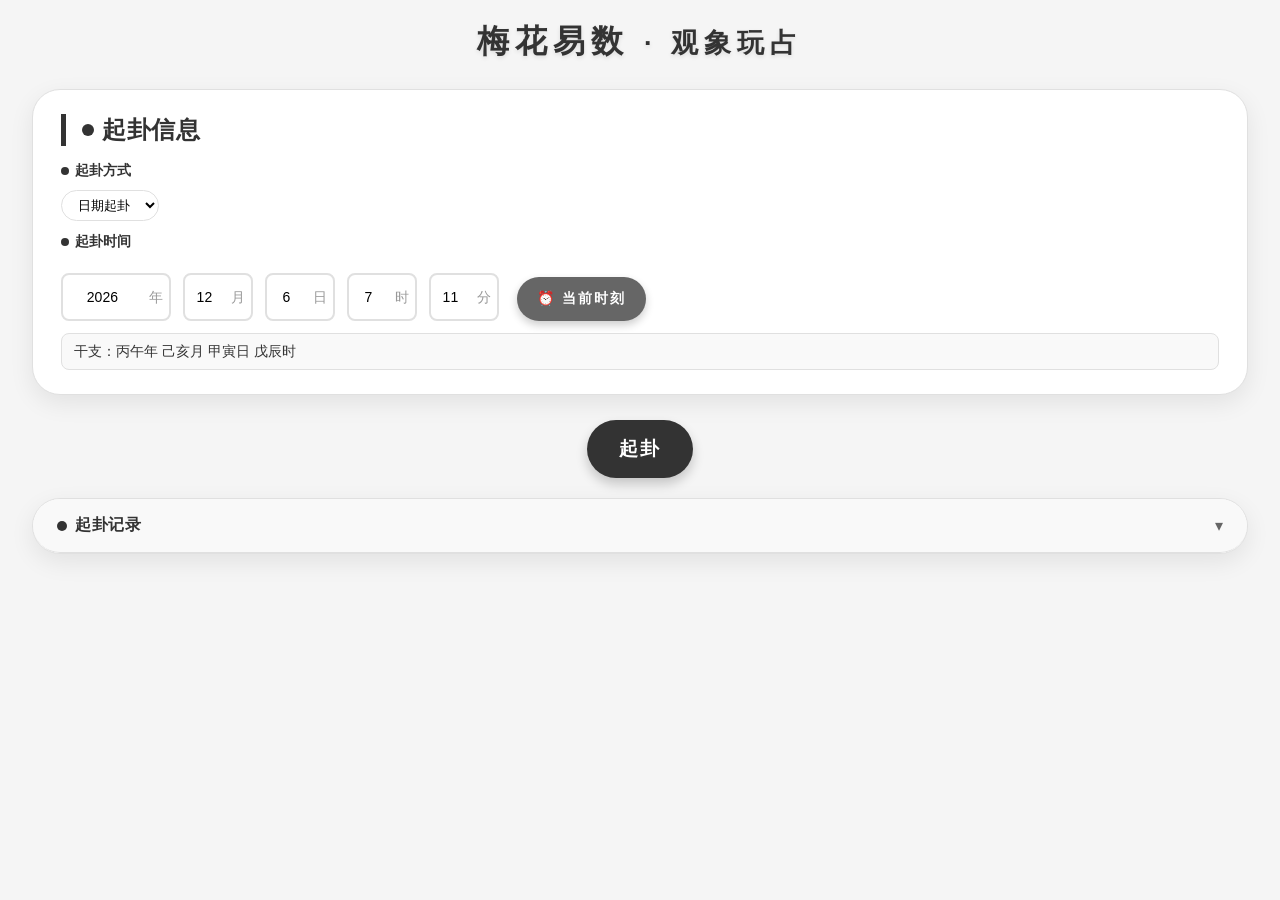
==== commit 5381f5b2: "Add files via upload" ====
--- a/index.html
+++ b/index.html
@@ -8,18 +8,18 @@
 </head>
 <body>
 <div class="container">
-    <h1>🌺 梅花易数 <small>· 观象玩占</small></h1>
+    <h1>梅花易数 <small>· 观象玩占</small></h1>
 
     <!-- 起卦信息 -->
     <div class="card">
-        <div class="card-title">🕐 起卦信息</div>
+        <div class="card-title">起卦信息</div>
 
         <!-- ① 起卦方式 -->
         <div class="section-label">起卦方式</div>
         <div class="mode-switch" style="margin-bottom: 0;">
-            <select id="divinationMode" style="padding:6px 12px; border-radius:30px; border:1.5px solid #dfd1c4; background:white; font-size: 13px;">
-                <option value="date" selected>📆 日期起卦</option>
-                <option value="number">🔢 数字起卦</option>
+            <select id="divinationMode" style="padding:6px 12px; border-radius:30px; border:1.5px solid #e0e0e0; background:white; font-size: 13px;">
+                <option value="date" selected>日期起卦</option>
+                <option value="number">数字起卦</option>
             </select>
         </div>
 
@@ -40,9 +40,9 @@
         <div id="numberInputs" style="display:none; margin-top:12px;">
             <div class="section-label">起卦三数</div>
             <div class="input-row compact-row">
-                <div class="input-item compact-num"><label>数1</label><input type="number" id="inputNum1" min="1" placeholder="-"></div>
-                <div class="input-item compact-num"><label>数2</label><input type="number" id="inputNum2" min="1" placeholder="-"></div>
-                <div class="input-item compact-num"><label>数3</label><input type="number" id="inputNum3" placeholder="-"></div>
+                <div class="input-item compact"><label>数1（必选）</label><input type="number" id="inputNum1" min="1" placeholder="-"></div>
+                <div class="input-item compact"><label>数2（必选）</label><input type="number" id="inputNum2" min="1" placeholder="-"></div>
+                <div class="input-item compact"><label>数3（可选）</label><input type="number" id="inputNum3" placeholder="-"></div>
             </div>
             <!-- 时令参考面板 -->
             <div id="timeRefPanel" style="margin-top:10px;">
@@ -56,8 +56,8 @@
                 </div>
                 <!-- 当前时间（默认显示，时间和干支同一行） -->
                 <div id="timeRefNow" class="time-ref-content">
-                    <span id="timeRefNowDisplay" style="font-size:13px; color:#7a6453;">--</span>
-                    <span style="font-size:11px; color:#a18b7c; margin-left:6px;">用于断卦时令分析</span>
+                    <span id="timeRefNowDisplay" style="font-size:13px; color:#333;">--</span>
+                    <span style="font-size:11px; color:#999; margin-left:6px;">用于断卦时令分析</span>
                 </div>
                 <!-- 自定义时间（展开后显示） -->
                 <div id="timeRefCustom" class="time-ref-content" style="display:none;">
@@ -73,8 +73,8 @@
         </div>
 
         <!-- ④ 干支结果 -->
-        <div style="margin-top:12px; padding: 8px 12px; background: #f3ede7; border-radius: 8px; border: 1px solid #e0d5c8;">
-            <span id="displayGanzhi" style="font-size: 14px; color: #5a3f2e; font-weight: 500;">📌 干支：--</span>
+        <div style="margin-top:12px; padding: 8px 12px; background: #f9f9f9; border-radius: 8px; border: 1px solid #e0e0e0;">
+            <span id="displayGanzhi" style="font-size: 14px; color: #333; font-weight: 500;">干支：--</span>
         </div>
 
         <!-- 隐藏字段 -->
@@ -85,18 +85,18 @@
 
     <!-- 起卦按钮 -->
     <div style="text-align: center; margin-bottom: 20px;">
-        <button class="btn" id="calculateBtn" style="margin-top:0;">🌙 起卦</button>
+        <button class="btn" id="calculateBtn" style="margin-top:0;">起卦</button>
     </div>
 
     <!-- 结果卡片（起卦前隐藏） -->
     <div class="card result-area" id="resultCard" style="display:none;">
-        <div class="card-title">🔮 卦象推演</div>
+        <div class="card-title">卦象推演</div>
         <div id="resultContent"></div>
     </div>
 
     <!-- 解析面板折叠横条（起卦前隐藏） -->
     <div class="explain-collapsed-bar" id="explainCollapsedBar" style="display:none;">
-        <div class="explain-bar-content" id="explainBtn">🔍 卦象解析</div>
+        <div class="explain-bar-content" id="explainBtn">卦象解析</div>
     </div>
 
     <!-- 解析面板（起卦前隐藏） -->
@@ -107,7 +107,7 @@
     <!-- 起卦记录 -->
     <div class="card history-card">
         <div class="history-header" id="historyToggleBtn">
-            <span class="history-title">📜 起卦记录</span>
+            <span class="history-title">起卦记录</span>
             <span class="history-arrow">▾</span>
         </div>
         <div id="historyPanel" style="display:none;">
--- a/css/style.css
+++ b/css/style.css
@@ -1,1251 +1,1815 @@
-* { box-sizing: border-box; margin: 0; }
-body {
-    background: #f5efe6;
-    font-family: 'Segoe UI', 'Microsoft YaHei', sans-serif;
-    padding: clamp(12px, 3vw, 20px);
-    padding-top: max(clamp(12px, 3vw, 20px), env(safe-area-inset-top));
-    padding-bottom: max(clamp(12px, 3vw, 20px), env(safe-area-inset-bottom));
-    color: #2e241b;
-    -webkit-text-size-adjust: 100%;
-}
-.container { max-width: 860px; width: 100%; margin: 0 auto; }
-h1 {
-    text-align: center;
-    font-weight: 400;
-    letter-spacing: clamp(3px, 1vw, 6px);
-    color: #6b4f3c;
-    border-bottom: 2px solid #dac5b4;
-    padding-bottom: clamp(10px, 2vw, 15px);
-    margin-bottom: clamp(16px, 3vw, 25px);
-    font-size: clamp(20px, 4vw, 28px);
-}
-.card {
-    background: #fffbf7;
-    border-radius: clamp(14px, 2.5vw, 24px);
-    padding: clamp(14px, 2.5vw, 22px) clamp(14px, 2.5vw, 25px);
-    margin-bottom: clamp(16px, 3vw, 25px);
-    box-shadow: 0 8px 18px rgba(100,70,40,0.08);
-    border: 1px solid #ede3d9;
-}
-.card-title { font-size: clamp(17px, 3vw, 21px); font-weight: 700; margin-bottom: 12px; color: #3a2e24; border-left: 5px solid #b28b6f; padding-left: 14px; letter-spacing: 0.5px; }
-.card-subtitle { font-size: 14px; color: #7a6453; margin-bottom: 15px; margin-left: 19px; }
-.hint-box { background: #f3ede7; border-radius: 14px; padding: 12px 14px; margin-bottom: 16px; font-size: 14px; color: #5a3f2e; border-left: 4px solid #b28b6f; }
-.input-grid { display: grid; grid-template-columns: repeat(auto-fill, minmax(min(100%, 140px), 1fr)); gap: 12px 16px; }
-.input-row { display: flex; gap: clamp(6px, 1.5vw, 8px); align-items: flex-end; flex-wrap: wrap; }
-.input-item.compact { flex: 1; min-width: 44px; max-width: 80px; }
-.input-item.compact.date-short { max-width: 62px; }
-.input-item.compact.date-year { max-width: 84px; }
-.input-item.compact input { height: 32px; padding: 4px 6px; font-size: 13px; text-align: center; }
-.input-item.compact label { font-size: 11px; margin-bottom: 3px; }
-.input-item.compact input::placeholder { color: #b8a898; font-weight: 500; }
-/* 日期输入框：数字+后缀同行 */
-.date-field {
-    display: flex;
-    align-items: center;
-    position: relative;
-    width: 100%;
-}
-.date-field input.date-input {
-    width: 100%;
-    padding-right: 24px;
-    box-sizing: border-box;
-}
-.date-suffix {
-    position: absolute;
-    right: 7px;
-    font-size: 13px;
-    color: #8b7b6b;
-    font-weight: 500;
-    pointer-events: none;
-    line-height: 1;
-}
-.input-item.compact-num { flex: 1; min-width: 44px; max-width: 70px; }
-.input-item.compact-num input { height: 32px; padding: 4px 6px; font-size: 13px; text-align: center; }
-.input-item.compact-num label { font-size: 11px; margin-bottom: 3px; }
-.input-section-row { display: flex; gap: 20px; align-items: flex-start; flex-wrap: wrap; }
-.input-section { flex: 1; min-width: 240px; }
-.section-label { font-size: 13px; font-weight: 600; color: #7a6453; margin-bottom: 8px; }
-.two-card-row { display: flex; gap: clamp(12px, 2vw, 20px); align-items: stretch; }
-
-/* ── 时令参考面板（数字起卦） ── */
-.time-ref-toggle {
-    display: flex;
-    gap: 16px;
-    align-items: center;
-    padding: 6px 12px;
-    background: #f3ede7;
-    border-radius: 10px;
-    border: 1px solid #e0d5c8;
-    width: fit-content;
-}
-.time-ref-option {
-    display: flex;
-    align-items: center;
-    gap: 6px;
-    font-size: 13px;
-    color: #7a6453;
-    cursor: pointer;
-    user-select: none;
-    padding: 4px 0;
-    transition: color 0.2s;
-}
-.time-ref-option.active { color: #5a3f2e; font-weight: 600; }
-.time-ref-dot {
-    width: 14px;
-    height: 14px;
-    border-radius: 50%;
-    border: 2px solid #b28b6f;
-    background: #fffbf7;
-    flex-shrink: 0;
-    transition: all 0.2s;
-}
-.time-ref-option.active .time-ref-dot {
-    border-color: #8b6f5c;
-    background: #8b6f5c;
-    box-shadow: inset 0 0 0 3px #fffbf7;
-}
-.time-ref-content {
-    padding: 8px 12px;
-    background: #f8f4ef;
-    border-radius: 8px;
-    border: 1px solid #e8ddd3;
-    margin-top: 6px;
-    display: flex;
-    align-items: center;
-    flex-wrap: wrap;
-    gap: 4px;
-}
-.half-card { flex: 1; min-width: 0; }
-.ti-yong-wuxing-row { display: flex; gap: 30px; align-items: center; justify-content: center; margin: 20px 0; }
-.ti-yong-intro-box { display: flex; flex-direction: column; gap: 15px; padding: 20px; background: linear-gradient(135deg, #f3ede7 0%, #e8ddd3 100%); border-radius: 16px; border: 2px solid #dac5b4; }
-.rule-tooltip { position: relative; cursor: help; font-size: 14px; color: #8b6f5c; }
-.rule-tooltip-text { visibility: hidden; position: absolute; left: 100%; top: 50%; transform: translateY(-50%); margin-left: 8px; width: 280px; background: #fffbf7; border: 1px solid #d4c4b0; border-radius: 8px; padding: 10px; font-size: 12px; line-height: 1.6; color: #5a3f2e; box-shadow: 0 4px 12px rgba(0,0,0,0.15); z-index: 100; white-space: normal; }
-.rule-tooltip:hover .rule-tooltip-text, .rule-tooltip-text.show { visibility: visible; }
-.compact-row { gap: 6px; }
-.input-item { display: flex; flex-direction: column; }
-.input-item label { font-size: 14px; font-weight: 500; color: #6b4f3c; margin-bottom: 5px; }
-.input-item input, .input-item select {
-    padding: 10px 12px;
-    border: 1.5px solid #dfd1c4;
-    border-radius: 14px;
-    font-size: clamp(14px, 2vw, 15px);
-    background: white;
-    min-height: 44px;
-}
-.input-item input:disabled { background: #ede3d9; color: #5a3f2e; }
-.btn {
-    background: #8b6f5c;
-    color: white;
-    border: none;
-    border-radius: 40px;
-    padding: clamp(10px, 1.5vw, 14px) clamp(18px, 3vw, 28px);
-    font-size: clamp(15px, 2.5vw, 18px);
-    font-weight: 500;
-    letter-spacing: 2px;
-    cursor: pointer;
-    box-shadow: 0 4px 8px rgba(100,70,40,0.15);
-    margin-top: 12px;
-    transition: all 0.2s;
-    min-height: 44px;
-    display: inline-flex;
-    align-items: center;
-    justify-content: center;
-}
-.btn:hover { background: #6b4f3c; transform: translateY(-2px); }
-.btn-small {
-    background: #b7a089;
-    padding: 8px 18px;
-    font-size: 14px;
-    margin-left: 10px;
-    min-height: 40px;
-}
-.btn-now-time { margin-left: 6px; height: 32px; align-self: flex-end; flex-shrink: 0; }
-.result-area { background: #fcf9f5; }
-.gua-stack { display: flex; flex-direction: column; align-items: center; width: 120px; text-align: center; }
-.gua-trigram { display: flex; flex-direction: column; align-items: center; width: 100%; text-align: center; }
-.gua-yao-row { display: flex; justify-content: center; align-items: center; gap: 0; margin: 4px 0; height: 24px; }
-
-/* 每个卦的整体容器：固定宽度，所有内容居中 */
-.gua-column { display: flex; flex-direction: column; align-items: center; gap: 8px; width: clamp(160px, 20vw, 220px); }
-
-.yueling-tag {
-    display: flex;
-    flex-direction: column;
-    align-items: center;
-    justify-content: flex-start;
-    padding: 8px 6px;
-    background: linear-gradient(180deg, #f3ede7 0%, #e8ddd3 100%);
-    border-radius: 12px;
-    border: 1px solid #dac5b4;
-    min-width: 36px;
-    font-size: 11px;
-    color: #5a3f2e;
-    line-height: 1.6;
-}
-.yueling-icon { font-size: 18px; margin-bottom: 4px; }
-.yueling-month { font-weight: 700; font-size: 12px; }
-.yueling-wx { font-size: 10px; color: #7a6453; }
-.gua-content { display: flex; flex-direction: column; align-items: center; flex: 1; }
-.yao-line { font-size: 32px; line-height: 1; }
-.dong-yao { color: #c0392b !important; background-color: #fdeaea; border-radius: 4px; padding: 1px 2px; }
-
-/* ── 用 CSS 精确绘制爻线（替代Unicode字符 ⚊⚋）── */
-.yao-bar {
-    display: inline-block;
-    height: 10px;
-    background: linear-gradient(180deg, #5a4a3a 0%, #3a2e24 100%);
-    border-radius: 5px;
-    flex-shrink: 0;
-}
-.yao-yang {
-    width: clamp(60px, 8vw, 88px);
-    border-radius: 5px;
-    box-shadow: 0 2px 4px rgba(0,0,0,0.15);
-}
-.yao-yin {
-    display: inline-flex;
-    width: clamp(60px, 8vw, 88px);  /* 与阳爻总宽度一致 */
-    gap: clamp(5px, 1.2vw, 12px);
-    align-items: center;
-}
-.yao-yin-segment {
-    flex: 1;                          /* 两段均分剩余空间 */
-    height: 10px;
-    background: linear-gradient(180deg, #5a4a3a 0%, #3a2e24 100%);
-    border-radius: 5px;
-    box-shadow: 0 2px 4px rgba(0,0,0,0.15);
-}
-.gua-label { font-size: 16px; color: #5e4435; font-weight: 500; }
-.ti-yong-badge { display: inline-block; border-radius: 20px; padding: 2px 12px; font-size: 14px; margin-left: 8px; font-weight: 700; }
-
-/* 卦中五行文字统一样式（按五行着色） */
-.wx-jin { color: #b8860b; font-weight: 500; }
-.wx-mu  { color: #27ae60; font-weight: 500; }
-.wx-shui{ color: #2980b9; font-weight: 500; }
-.wx-huo { color: #c0392b; font-weight: 500; }
-.wx-tu  { color: #a0714a; font-weight: 500; }
-
-/* 三卦阶段标签 */
-.stage-title { font-weight: 700; margin-bottom: 10px; letter-spacing: 2px; font-size: 15px; color: #5a3f2e; }
-/* 上卦下卦之间的分隔线（三卦共用） */
-.gua-divider { border-top: 2px dashed #dac5b4; width: 100%; margin: 10px 0; }
-/* 卦名+五行 统一布局行 */
-.gua-meta-row {
-    display: flex;
-    align-items: center;
-    justify-content: center;
-    gap: 4px;
-    margin-top: 5px;
-}
-
-/* ── 新：体用标注系统（本卦中仅文字色标示）── */
-/* 上卦/下卦 + 体/用 文字标签 */
-.gua-pos-label {
-    font-size: 16px;
-    font-weight: 500;
-    margin-left: 0;
-    white-space: nowrap;
-}
-.pos-label-ti { color: #c0392b; }
-.pos-label-yong { color: #a0714a; }
-
-/* ── 卦下三行纯文字分析 ── */
-.inline-analysis {
-    margin-top: 10px;
-    margin-inline: auto;
-    padding: 6px 8px;
-    border-radius: 10px;
-    background: #fffbf7;
-    text-align: center;
-    font-size: 12.5px;
-    line-height: 1.85;
-    letter-spacing: 0.5px;
-    width: auto;
-}
-.ia-ben, .ia-hu, .ia-bian { border: 1px solid #d4c4b0; background: #fffbf7; }
-.ia-row { display: flex; align-items: baseline; justify-content: center; gap: 2px; }
-.ia-ti-label { color: #c0392b; font-weight: 700; white-space: nowrap; min-width: 22px; }
-.ia-yong-label{ color: #a0714a; font-weight: 700; white-space: nowrap; min-width: 22px; }
-.ia-wx-text { color: #5a3f2e; }
-.ia-state-tag { font-weight: 700; font-size: 11.5px; letter-spacing: 1px; padding: 1px 6px; border-radius: 8px; }
-.ia-rel-line { text-align: center; font-weight: 600; font-size: 14px; letter-spacing: 1px; padding-top: 2px; border-top: 1px dashed #e0d5ca; margin-top: 2px; }
-.gua-row-flex { display: flex; flex-wrap: wrap; justify-content: center; gap: clamp(16px, 3vw, 40px); margin: 16px 0; }
-.divider { height: 1px; background: linear-gradient(to right, transparent, #dac5b4, transparent); margin: 22px 0; }
-.info-grid { display: grid; grid-template-columns: 1fr 1fr; gap: 16px 25px; }
-.info-label { font-weight: 600; color: #5a3f2e; }
-.highlight { background: #f3ede7; padding: 12px 18px; border-radius: 18px; border-left: 5px solid #b28b6f; margin: 18px 0; }
-.spacetime-box { background: #e8ddd3; padding: 12px 18px; border-radius: 18px; margin-top: 12px; }
-.ganzhi-badge { display: inline-block; background: #d4c3b6; padding: 4px 14px; border-radius: 30px; font-weight: 600; }
-.footnote { text-align: right; font-size: 13px; color: #a18b7c; margin-top: 15px; }
-.mode-switch { display: flex; align-items: center; gap: 20px; margin-bottom: 15px; }
-
-/* ── 导出区域 ── */
-.export-area { margin-top: 18px; padding: 16px 20px; background: #f3ede7; border-radius: 16px; }
-.export-area textarea { width: 100%; min-height: 140px; border: 1.5px solid #dfd1c4; border-radius: 12px; padding: 12px 14px; font-size: 13px; font-family: 'Microsoft YaHei', sans-serif; line-height: 1.75; resize: vertical; background: #fffbf7; color: #3a2e24; margin-top: 10px; }
-.export-btn { background: #5a3f2e; color: white; border: none; border-radius: 30px; padding: 8px 22px; font-size: 14px; cursor: pointer; font-weight: 500; letter-spacing: 1px; transition: all 0.2s; }
-.export-btn:hover { background: #3a2e24; transform: translateY(-1px); }
-.copy-btn { background: #8b6f5c; margin-left: 10px; }
-
-/* ── 左侧信息列 ── */
-.left-info-column { display: flex; flex-direction: column; align-items: center; width: 140px; flex-shrink: 0; }
-.yueling-box {
-    width: 100%;
-    height: 120px;
-    background: linear-gradient(135deg, #f3ede7 0%, #e8ddd3 100%);
-    border-radius: 16px;
-    display: flex;
-    flex-direction: column;
-    align-items: center;
-    justify-content: center;
-    gap: 10px;
-    border: 2px solid #dac5b4;
-    margin-bottom: 20px;
-}
-.ti-intro, .yong-intro {
-    font-size: 11px;
-    color: #5a3f2e;
-    line-height: 1.4;
-    display: flex;
-    align-items: flex-start;
-    gap: 8px;
-    width: 100%;
-}
-.ti-intro strong, .yong-intro strong {
-    color: #8b4513;
-    font-size: 16px;
-    flex-shrink: 0;
-    width: 16px;
-    text-align: center;
-    line-height: 1.4;
-}
-.yueling-label { font-size: 13px; color: #7a6453; font-weight: 500; }
-.yueling-zhi { font-size: 20px; font-weight: 700; color: #5a3f2e; }
-.yueling-wx { font-size: 14px; font-weight: 600; padding: 2px 10px; border-radius: 12px; background: #d4c3b6; }
-
-/* ── 五行五边形 - 正五边形排列 ── */
-.wuxing-pentagon {
-    position: relative;
-    width: 160px;
-    height: 160px;
-    margin: 0 auto;
-}
-.wx-item {
-    position: absolute;
-    width: 36px;
-    height: 36px;
-    border-radius: 50%;
-    display: flex;
-    align-items: center;
-    justify-content: center;
-    font-size: 16px;
-    font-weight: 700;
-    cursor: pointer;
-    transition: all 0.3s ease;
-    background: #f3ede7;
-    border: 2px solid;
-    z-index: 2;
-    font-family: 'Segoe UI', 'Microsoft YaHei', sans-serif;
-}
-.wx-item:hover {
-    transform: scale(1.2);
-    box-shadow: 0 4px 12px rgba(0,0,0,0.2);
-    z-index: 3;
-}
-.wx-center {
-    position: absolute;
-    width: 40px;
-    height: 40px;
-    border-radius: 50%;
-    display: flex;
-    align-items: center;
-    justify-content: center;
-    font-size: 18px;
-    font-weight: 700;
-    background: #fff;
-    border: 3px solid #8b4513;
-    color: #8b4513;
-    top: 50%;
-    left: 50%;
-    transform: translate(-50%, -50%);
-    z-index: 3;
-    box-shadow: 0 2px 8px rgba(0,0,0,0.15);
-    font-family: 'Segoe UI', 'Microsoft YaHei', sans-serif;
-}
-.wx-item.active {
-    background: #e8ddd3;
-}
-
-/* 正五边形五个顶点 - 土在正上方(月令)，按相生顺序顺时针排列 */
-.wx-item.wx-tu {
-    top: 0px;
-    left: 62px;
-    color: #a0714a;
-    border-color: #a0714a;
-}
-.wx-item.wx-huo {
-    top: 48px;
-    right: 0px;
-    color: #c0392b;
-    border-color: #c0392b;
-}
-.wx-item.wx-mu {
-    bottom: 14px;
-    right: 12px;
-    color: #27ae60;
-    border-color: #27ae60;
-}
-.wx-item.wx-shui {
-    bottom: 14px;
-    left: 12px;
-    color: #2980b9;
-    border-color: #2980b9;
-}
-.wx-item.wx-jin {
-    top: 48px;
-    left: 0px;
-    color: #b8860b;
-    border-color: #b8860b;
-}
-
-/* ── 箭头 ── */
-.arrow-svg {
-    position: absolute;
-    top: 0;
-    left: 0;
-    width: 100%;
-    height: 100%;
-    pointer-events: none;
-    opacity: 0;
-    transition: opacity 0.3s ease;
-    z-index: 1;
-}
-.arrow-svg.show { opacity: 1; }
-.arrow-line { fill: none; stroke-width: 1.5; marker-end: url(#arrowhead); }
-.arrow-loop { fill: none; stroke-width: 2.5; }
-.state-label { font-size: 12px; font-weight: 700; text-anchor: middle; font-family: 'Segoe UI', 'Microsoft YaHei', sans-serif; }
-
-/* ══════════════════════════════════════════════
-   响应式断点
-══════════════════════════════════════════════ */
-
-/* ── 平板（768px 以下）── */
-@media (max-width: 768px) {
-    .left-info-column { width: 120px; }
-    .wuxing-pentagon { width: 130px; height: 130px; }
-}
-
-/* ── 手机（640px 以下）── */
-@media (max-width: 640px) {
-    /* 双卡片上下堆叠 */
-    .two-card-row { flex-direction: column; }
-
-    /* 信息网格单列 */
-    .info-grid { grid-template-columns: 1fr; gap: 12px; }
-
-    /* 卦象结果紧凑排列（三卦保持同行） */
-    .gua-row-flex { gap: 8px; }
-    .gua-column { width: 30%; min-width: 0; }
-    .gua-stack { width: 80px; }
-
-    /* 缩小标题与分析区域 */
-    .stage-title { font-size: 13px; letter-spacing: 1px; margin-bottom: 6px; }
-    .inline-analysis { padding: 4px 4px; }
-    .ia-row { flex-wrap: wrap; justify-content: center; }
-    .ia-ti-label, .ia-yong-label { min-width: unset; }
-    .ia-rel-line { font-size: 12px; }
-
-    /* 左侧信息列全宽 */
-    .ti-yong-wuxing-row { flex-direction: column; gap: 12px; }
-
-    /* 左侧月令信息缩小 */
-    .left-info-column { width: 100px; flex-shrink: 1; }
-    .yueling-box { height: 90px; margin-bottom: 10px; }
-    .yueling-zhi { font-size: 16px; }
-
-    /* 五行五边形缩小 */
-    .wuxing-pentagon { width: 110px; height: 110px; }
-    .wx-item { width: 30px; height: 30px; font-size: 13px; }
-    .wx-center { width: 34px; height: 34px; font-size: 15px; }
-
-    /* 导出区域 */
-    .export-area { padding: 12px 14px; }
-
-    /* tooltip 改为底部弹出（移动端左侧放不下） */
-    .rule-tooltip-text {
-        left: 50%;
-        top: 100%;
-        transform: translateX(-50%);
-        margin-left: 0;
-        margin-top: 6px;
-        width: calc(100vw - 40px);
-        max-width: 280px;
-    }
-}
-
-/* ── 小屏手机（400px 以下）── */
-@media (max-width: 400px) {
-    .input-row { gap: 4px; }
-    .input-item.compact { max-width: 56px; }
-    .input-item.compact.date-short { max-width: 48px; }
-    .input-item.compact-num { max-width: 50px; }
-
-    .btn-small { padding: 7px 12px; font-size: 13px; margin-left: 6px; }
-
-    .gua-stack { width: 60px; }
-    .gua-row-flex { gap: 4px; }
-    .stage-title { font-size: 11px; letter-spacing: 0.5px; margin-bottom: 4px; }
-
-    .wuxing-pentagon { width: 96px; height: 96px; }
-    .wx-item { width: 26px; height: 26px; font-size: 12px; }
-    .wx-center { width: 30px; height: 30px; font-size: 13px; }
-}
-
-/* ── 触摸设备：增大触摸目标 ── */
-@media (pointer: coarse) {
-    .btn { min-height: 48px; }
-    .btn-small { min-height: 44px; }
-    .explain-close-btn { min-height: 44px; padding: 8px 16px; }
-    .toc-item { min-height: 36px; padding: 6px 12px; }
-    .input-item input, .input-item select { min-height: 48px; }
-    .input-item.compact input { min-height: 40px; }
-    .input-item.compact-num input { min-height: 40px; }
-}
-
-/* ── 无 hover 设备：移除 hover 效果依赖 ── */
-@media (hover: none) {
-    .toc-item:hover { background: #fff; color: #365c53; border-color: #c5ddd9; }
-    .toc-item:active { background: #4a7a6e; color: #fff; border-color: #4a7a6e; }
-    .wx-item:hover { transform: none; box-shadow: none; }
-}
-
-/* ══════════════════════════════════════════════
-   解析按钮
-══════════════════════════════════════════════ */
-.btn-explain {
-    background: #4a7a6e;
-    font-size: 16px;
-    padding: 13px 26px;
-}
-.btn-explain:hover { background: #365c53; }
-.btn-explain:disabled {
-    background: #a8b8b4;
-    cursor: not-allowed;
-    transform: none;
-    box-shadow: none;
-}
-
-/* ══════════════════════════════════════════════
-   解析面板折叠横条
-══════════════════════════════════════════════ */
-.explain-collapsed-bar {
-    margin-bottom: 25px;
-}
-.explain-bar-content {
-    background: linear-gradient(135deg, #4a7a6e 0%, #365c53 100%);
-    color: white;
-    border-radius: 14px;
-    padding: 14px 24px;
-    font-size: clamp(16px, 2.8vw, 19px);
-    font-weight: 700;
-    letter-spacing: 2px;
-    text-align: center;
-    cursor: pointer;
-    box-shadow: 0 3px 10px rgba(74,122,110,0.25);
-    transition: all 0.2s;
-    user-select: none;
-}
-.explain-bar-content:hover {
-    background: linear-gradient(135deg, #3d6b60 0%, #2a4a3e 100%);
-    transform: translateY(-1px);
-    box-shadow: 0 5px 14px rgba(74,122,110,0.3);
-}
-.explain-bar-content:active {
-    transform: translateY(0);
-}
-.explain-bar-content.disabled {
-    background: #c8d4d1;
-    cursor: not-allowed;
-    box-shadow: none;
-    transform: none;
-}
-
-/* ══════════════════════════════════════════════
-   解析面板容器
-══════════════════════════════════════════════ */
-.explain-area {
-    background: #f7fbfa;
-    border: 1px solid #c5ddd9;
-}
-.explain-panel {
-    font-size: 14px;
-    line-height: 1.7;
-    color: #2a3a35;
-}
-.explain-header {
-    display: flex;
-    align-items: center;
-    gap: 8px;
-    padding: clamp(10px, 2vw, 14px) clamp(14px, 2.5vw, 20px);
-    background: linear-gradient(135deg, #4a7a6e 0%, #365c53 100%);
-    border-radius: clamp(10px, 2vw, 16px) clamp(10px, 2vw, 16px) 0 0;
-    margin: calc(-1 * clamp(14px, 2.5vw, 22px)) calc(-1 * clamp(14px, 2.5vw, 25px)) 16px calc(-1 * clamp(14px, 2.5vw, 25px));
-}
-.explain-header-icon { font-size: 20px; }
-.explain-header-title { flex: 1; font-size: clamp(14px, 2.5vw, 18px); font-weight: 700; color: white; letter-spacing: 2px; }
-.explain-close-btn {
-    background: rgba(255,255,255,0.2);
-    border: none;
-    color: white;
-    padding: 8px 14px;
-    border-radius: 20px;
-    font-size: 13px;
-    cursor: pointer;
-    transition: background 0.2s;
-    min-height: 40px;
-    display: inline-flex;
-    align-items: center;
-}
-.explain-close-btn:hover { background: rgba(255,255,255,0.35); }
-
-/* ── 目录 ── */
-.explain-toc {
-    display: flex;
-    flex-wrap: wrap;
-    gap: 5px 8px;
-    margin-bottom: 18px;
-    padding: 10px 12px;
-    background: #e8f3f1;
-    border-radius: 12px;
-    border: 1px solid #c5ddd9;
-}
-.toc-item {
-    font-size: clamp(11px, 1.8vw, 12.5px);
-    color: #365c53;
-    text-decoration: none;
-    padding: 5px 10px;
-    border-radius: 14px;
-    background: #fff;
-    border: 1px solid #c5ddd9;
-    transition: all 0.18s;
-    white-space: nowrap;
-    min-height: 32px;
-    display: inline-flex;
-    align-items: center;
-}
-.toc-item:hover {
-    background: #4a7a6e;
-    color: #fff;
-    border-color: #4a7a6e;
-}
-
-/* ── 章节 ── */
-.exp-section {
-    margin-bottom: 28px;
-    border: 1px solid #d0e8e4;
-    border-radius: 14px;
-    overflow: hidden;
-    scroll-margin-top: 20px;
-}
-.exp-title {
-    font-size: 15px;
-    font-weight: 700;
-    color: #2a3a35;
-    background: linear-gradient(135deg, #d9efeb 0%, #c5ddd9 100%);
-    padding: 10px 18px;
-    letter-spacing: 2px;
-    border-bottom: 1px solid #c5ddd9;
-}
-.exp-body {
-    padding: 16px 18px;
-    background: #fafdfd;
-}
-
-/* ── 通用段落 ── */
-.exp-intro {
-    color: #3a5a52;
-    margin-bottom: 10px;
-    font-size: 13.5px;
-}
-.exp-tip {
-    color: #5a7a72;
-    font-size: 12.5px;
-    font-style: italic;
-    margin-top: 10px;
-    padding: 8px 12px;
-    background: #e8f3f1;
-    border-radius: 8px;
-    border-left: 3px solid #4a7a6e;
-}
-.exp-highlight {
-    font-size: 13.5px;
-    font-weight: 600;
-    color: #2a4a40;
-    padding: 8px 14px;
-    background: #d4ede8;
-    border-radius: 10px;
-    margin: 10px 0;
-}
-.exp-divider {
-    height: 1px;
-    background: linear-gradient(to right, transparent, #c5ddd9, transparent);
-    margin: 12px 0;
-}
-
-/* ── 行布局 ── */
-.exp-row {
-    display: flex;
-    align-items: baseline;
-    gap: 8px;
-    padding: 4px 0;
-    border-bottom: 1px solid #e8f3f1;
-    font-size: clamp(12px, 1.8vw, 13px);
-    flex-wrap: wrap;
-}
-.exp-row:last-child { border-bottom: none; }
-.exp-label {
-    color: #5a7a72;
-    min-width: clamp(60px, 10vw, 90px);
-    font-weight: 600;
-    flex-shrink: 0;
-}
-.exp-val { color: #2a3a35; font-weight: 500; }
-.exp-note { color: #7a9e98; font-size: 12px; }
-
-/* ── 推导公式 ── */
-.exp-formula {
-    display: flex;
-    align-items: center;
-    gap: 8px;
-    padding: 7px 14px;
-    background: #e8f3f1;
-    border-radius: 10px;
-    margin: 6px 0;
-    font-size: 13px;
-    flex-wrap: wrap;
-}
-.exp-expr  { color: #2a4a40; font-family: 'Consolas', monospace; }
-.exp-arrow { color: #4a7a6e; font-weight: 700; font-size: 16px; }
-.exp-result { color: #2a3a35; font-weight: 700; font-size: 14px; }
-.exp-comment { color: #5a7a72; font-size: 12px; }
-
-/* ── 五行标签 ── */
-.exp-wx {
-    font-weight: 700;
-    padding: 1px 8px;
-    border-radius: 10px;
-    font-size: 13px;
-    background: rgba(0,0,0,0.04);
-}
-.exp-state {
-    font-weight: 700;
-    font-size: 13px;
-    letter-spacing: 1px;
-}
-.exp-gua {
-    font-size: 15px;
-    font-weight: 700;
-    color: #2a3a35;
-}
-
-/* ── 爻象图 ── */
-.exp-gua-diagram {
-    display: flex;
-    gap: clamp(10px, 2vw, 20px);
-    flex-wrap: wrap;
-    margin: 10px 0;
-}
-.exp-gua-col {
-    background: #e8f3f1;
-    border-radius: 12px;
-    padding: 10px clamp(10px, 2vw, 14px);
-    min-width: 0;
-    flex: 1 1 140px;
-}
-.exp-gua-name {
-    font-weight: 700;
-    color: #2a4a40;
-    font-size: 13px;
-    margin-bottom: 8px;
-    padding-bottom: 6px;
-    border-bottom: 1px solid #c5ddd9;
-}
-.exp-yao-row {
-    display: flex;
-    align-items: center;
-    gap: 8px;
-    padding: 4px 0;
-    font-size: 13px;
-    color: #3a5a52;
-}
-.exp-yao-row.is-dong {
-    background: #fff3e0;
-    border-radius: 6px;
-    padding: 4px 8px;
-    margin: 2px -4px;
-}
-.exp-yao-idx { font-size: 11px; color: #7a9e98; }
-
-/* ── 互卦衍生 ── */
-.exp-hu-rule {
-    display: flex;
-    gap: clamp(10px, 2vw, 16px);
-    flex-wrap: wrap;
-    margin: 10px 0;
-}
-.exp-hu-block {
-    flex: 1 1 140px;
-    background: #e8f3f1;
-    border-radius: 12px;
-    padding: 10px clamp(10px, 2vw, 14px);
-}
-.exp-hu-label {
-    font-weight: 700;
-    color: #2a4a40;
-    font-size: 13px;
-    margin-bottom: 8px;
-    padding-bottom: 6px;
-    border-bottom: 1px solid #c5ddd9;
-}
-.exp-hu-result {
-    margin-top: 8px;
-    font-weight: 700;
-    color: #4a7a6e;
-    font-size: 14px;
-    padding-top: 6px;
-    border-top: 1px solid #c5ddd9;
-}
-
-/* ── 变卦 ── */
-.exp-change-rule {
-    background: #e8f3f1;
-    border-radius: 12px;
-    padding: 12px 16px;
-    margin: 10px 0;
-}
-.exp-change-row {
-    display: flex;
-    align-items: center;
-    gap: 10px;
-    padding: 4px 0;
-    border-bottom: 1px solid #c5ddd9;
-    font-size: 13px;
-}
-.exp-change-row:last-child { border-bottom: none; }
-
-/* ── 表格 ── */
-.exp-table {
-    width: 100%;
-    border-collapse: collapse;
-    font-size: clamp(11px, 1.8vw, 13px);
-    margin: 10px 0;
-    border-radius: 10px;
-    overflow: hidden;
-    display: block;
-    overflow-x: auto;
-    -webkit-overflow-scrolling: touch;
-}
-.exp-table thead { background: #c5ddd9; }
-.exp-table th {
-    padding: 8px clamp(8px, 1.5vw, 12px);
-    text-align: left;
-    color: #2a4a40;
-    font-weight: 700;
-    font-size: clamp(11px, 1.6vw, 12px);
-    white-space: nowrap;
-}
-.exp-table td {
-    padding: 7px clamp(8px, 1.5vw, 12px);
-    border-bottom: 1px solid #e8f3f1;
-    color: #2a3a35;
-}
-.exp-table tbody tr:hover { background: #e8f3f1; }
-.exp-table tbody tr:last-child td { border-bottom: none; }
-
-/* ── 五行生克图例 ── */
-.exp-wuxing-legend {
-    background: #e8f3f1;
-    border-radius: 10px;
-    padding: 10px 14px;
-    margin-top: 10px;
-    font-size: 12.5px;
-}
-.exp-wx-rule { color: #3a5a52; padding: 2px 0; }
-
-/* ── 八卦对照表（起卦推导 + 体用关系共用） ── */
-
-/* ── 八卦对照表（2行8列） ── */
-.exp-gua-ref-table {
-    width: 100%;
-    border-collapse: collapse;
-    margin: 8px 0;
-    text-align: center;
-    font-size: 13px;
-    border: 1px solid #c9b8a8;
-}
-.exp-gua-ref-table td {
-    padding: 5px 4px;
-    border: 1px solid #c9b8a8;
-}
-.exp-gua-ref-table tr:first-child td {
-    font-weight: 700;
-    color: #5a3f2e;
-    border-bottom: 2px solid #c9b8a8;
-}
-
-/* ── 体用关系 ── */
-.exp-tiyong-rule {
-    display: flex;
-    gap: 10px;
-    flex-wrap: wrap;
-    margin: 10px 0;
-}
-.exp-rule-box {
-    flex: 1 1 130px;
-    padding: 10px clamp(10px, 2vw, 14px);
-    border-radius: 10px;
-    border: 2px solid #c5ddd9;
-    background: #f0f8f6;
-    font-size: clamp(12px, 1.8vw, 13px);
-    transition: all 0.2s;
-}
-.exp-rule-box.active {
-    border-color: #4a7a6e;
-    background: #d4ede8;
-    box-shadow: 0 2px 8px rgba(74,122,110,0.15);
-}
-.exp-rule-title {
-    font-weight: 700;
-    color: #2a4a40;
-    font-size: 12.5px;
-    margin-bottom: 5px;
-}
-.exp-rule-body { color: #3a5a52; }
-
-.exp-rel-box {
-    background: #f7fbfa;
-    border-radius: 12px;
-    padding: 12px 16px;
-    margin: 12px 0;
-}
-.exp-rel-title {
-    font-size: 14px;
-    font-weight: 700;
-    margin-bottom: 6px;
-}
-.exp-rel-formula {
-    display: flex;
-    align-items: center;
-    gap: 8px;
-    font-size: 14px;
-    margin: 6px 0;
-}
-.exp-rel-arrow {
-    font-weight: 700;
-    font-size: 14px;
-    padding: 2px 6px;
-    border-radius: 6px;
-}
-.rel-bihe  { color: #8e44ad; background: #f3e5f5; }
-.rel-sheng { color: #27ae60; background: #e8f5e9; }
-.rel-ke    { color: #e74c3c; background: #fdeaea; }
-.exp-rel-tip { font-size: 13px; color: #3a5a52; margin: 4px 0; font-weight: 600; }
-.exp-rel-desc { font-size: 12.5px; color: #5a7a72; }
-
-.exp-sub-rel {
-    display: flex;
-    gap: 10px;
-    flex-wrap: wrap;
-    margin-top: 10px;
-}
-.exp-sub-rel-item {
-    flex: 1 1 130px;
-    padding: 8px 12px;
-    border-radius: 8px;
-    background: #f0f8f6;
-    font-size: clamp(12px, 1.8vw, 12.5px);
-    color: #2a3a35;
-}
-.exp-sub-desc { display: block; color: #5a7a72; font-size: 12px; margin-top: 3px; }
-
-/* ── 旺衰 ── */
-.exp-wangshuai-conclude {
-    background: #e8f3f1;
-    border-radius: 10px;
-    padding: 10px 14px;
-    font-size: 13px;
-    color: #2a3a35;
-    margin: 10px 0;
-    border-left: 4px solid #4a7a6e;
-}
-/* ── 方位 ── */
-.exp-dir-row {
-    display: flex;
-    align-items: baseline;
-    gap: 8px;
-    padding: 5px 0;
-    border-bottom: 1px solid #e8f3f1;
-    font-size: 13px;
-    flex-wrap: wrap;
-}
-.exp-dir-row:last-child { border-bottom: none; }
-.exp-rel-badge {
-    font-size: 11px;
-    font-weight: 700;
-    padding: 2px 7px;
-    border-radius: 10px;
-    flex-shrink: 0;
-}
-.rel-生体 { background: #e8f5e9; color: #27ae60; }
-.rel-比和 { background: #f3e5f5; color: #8e44ad; }
-.rel-克体 { background: #fdeaea; color: #e74c3c; }
-.rel-体生 { background: #fff3e0; color: #e67e22; }
-.rel-体克 { background: #e3f2fd; color: #2980b9; }
-.exp-dir-conclude {
-    background: #e8f3f1;
-    border-radius: 10px;
-    padding: 10px 14px;
-    font-size: 13px;
-    color: #2a3a35;
-    margin: 12px 0 0;
-    border-left: 4px solid #4a7a6e;
-}
-
-/* ── 应期步骤 ── */
-.exp-yingqi-steps {
-    display: flex;
-    flex-direction: column;
-    gap: 10px;
-    margin: 10px 0;
-}
-.exp-step {
-    display: flex;
-    gap: 12px;
-    align-items: flex-start;
-    background: #e8f3f1;
-    border-radius: 12px;
-    padding: 12px 16px;
-}
-.exp-step-num {
-    width: 28px;
-    height: 28px;
-    min-width: 28px;
-    border-radius: 50%;
-    background: #4a7a6e;
-    color: white;
-    display: flex;
-    align-items: center;
-    justify-content: center;
-    font-weight: 700;
-    font-size: 14px;
-    flex-shrink: 0;
-}
-.exp-step-body { flex: 1; font-size: 13px; color: #2a3a35; }
-.exp-step-title { font-weight: 700; color: #2a4a40; margin-bottom: 4px; font-size: 13.5px; }
-.exp-step-body p { margin: 3px 0; }
-
-/* ── 卦序对照表：高亮当前卦 ── */
-.exp-gua-order-table .exp-row-active {
-    background: #d4ede8;
-    font-weight: 600;
-}
-.exp-gua-order-table .exp-row-active td {
-    color: #2a4a40;
-    border-bottom-color: #b0d4cc;
-}
-
-/* ── 解析面板内嵌爻线适配 ── */
-.explain-area .yao-bar {
-    background: linear-gradient(180deg, #4a6a60 0%, #2a4a40 100%);
-}
-.explain-area .yao-yang {
-    width: clamp(48px, 7vw, 72px);
-    height: 8px;
-    border-radius: 4px;
-    box-shadow: 0 1px 3px rgba(0,0,0,0.12);
-}
-.explain-area .yao-yin {
-    width: clamp(48px, 7vw, 72px);
-    gap: 8px;
-}
-.explain-area .yao-yin-segment {
-    flex: 1;
-    width: auto;
-    height: 8px;
-    background: linear-gradient(180deg, #4a6a60 0%, #2a4a40 100%);
-    border-radius: 4px;
-    box-shadow: 0 1px 3px rgba(0,0,0,0.12);
-}
-.explain-area .dong-yao {
-    color: #c0392b !important;
-    background-color: #fdeaea;
-    border-radius: 4px;
-    padding: 1px 3px;
-}
-.explain-area .gua-yao-row {
-    height: 22px;
-    margin: 3px 0;
-}
-.explain-area .exp-yao-row {
-    display: flex;
-    align-items: center;
-    gap: 10px;
-}
-
-/* ══ 起卦记录 ══ */
-.history-card {
-    padding: 0;
-    overflow: hidden;
-}
-.history-header {
-    display: flex;
-    align-items: center;
-    justify-content: space-between;
-    padding: 14px 20px;
-    cursor: pointer;
-    user-select: none;
-    border-radius: inherit;
-    transition: background 0.15s;
-}
-.history-header:hover { background: #f7f0e8; }
-.history-title {
-    font-size: 15px;
-    font-weight: 700;
-    color: #3a2e24;
-    letter-spacing: 0.5px;
-}
-.history-arrow {
-    font-size: 14px;
-    color: #b28b6f;
-    transition: transform 0.2s;
-}
-.history-header.open .history-arrow { transform: rotate(180deg); }
-#historyPanel {
-    padding: 0 12px 12px;
-}
-.history-empty {
-    text-align: center;
-    color: #b28b6f;
-    font-size: 13px;
-    padding: 18px 0 8px;
-}
-.history-item {
-    display: flex;
-    align-items: center;
-    gap: 8px;
-    padding: 9px 10px;
-    border-radius: 8px;
-    border: 1px solid #ede3d9;
-    margin-bottom: 6px;
-    background: #fffbf7;
-    transition: background 0.15s;
-}
-.history-item:hover { background: #f7f0e8; }
-.history-item-main {
-    flex: 1;
-    display: flex;
-    align-items: center;
-    gap: 10px;
-    cursor: pointer;
-    min-width: 0;
-}
-.history-time {
-    font-size: 12px;
-    color: #a18b7c;
-    white-space: nowrap;
-    flex-shrink: 0;
-}
-.history-label {
-    font-size: 13px;
-    color: #3a2e24;
-    overflow: hidden;
-    text-overflow: ellipsis;
-    white-space: nowrap;
-}
-.history-del-btn {
-    background: none;
-    border: none;
-    color: #c0a898;
-    font-size: 16px;
-    cursor: pointer;
-    padding: 0 4px;
-    line-height: 1;
-    border-radius: 4px;
-    transition: color 0.15s;
-    flex-shrink: 0;
-}
-.history-del-btn:hover { color: #c0392b; }
-.history-footer {
-    display: flex;
-    justify-content: flex-end;
-    padding-top: 6px;
-}
-.history-clear-btn {
-    background: none;
-    border: 1px solid #dfd1c4;
-    border-radius: 20px;
-    color: #a18b7c;
-    font-size: 12px;
-    padding: 4px 14px;
-    cursor: pointer;
-    transition: all 0.15s;
-}
-.history-clear-btn:hover {
-    background: #f3ede7;
-    color: #c0392b;
-    border-color: #c0392b;
-}
-
-/* ══ 历史详情覆盖层 ══ */
-.history-overlay {
-    display: none;
-    position: fixed;
-    inset: 0;
-    z-index: 9999;
-    align-items: flex-start;
-    justify-content: center;
-}
-.history-overlay-backdrop {
-    position: absolute;
-    inset: 0;
-    background: rgba(0,0,0,0.35);
-}
-.history-overlay-content {
-    position: relative;
-    width: 100%;
-    max-width: 860px;
-    max-height: 95vh;
-    overflow-y: auto;
-    padding: 16px 20px 24px;
-    background: #fffbf7;
-    margin-top: 8px;
-    box-shadow: 0 8px 40px rgba(0,0,0,0.25);
-    border-radius: clamp(14px, 2.5vw, 24px);
-}
-.history-detail-header-bar {
-    display: flex;
-    align-items: center;
-    justify-content: space-between;
-    margin-bottom: 12px;
-}
-.history-detail-time-badge {
-    font-size: 13px;
-    color: #7a6453;
-    background: #f3ede7;
-    border-radius: 20px;
-    padding: 4px 14px;
-    border: 1px solid #e0d5c8;
-}
-.history-close-btn {
-    background: #fff;
-    border: 1px solid #dfd1c4;
-    border-radius: 20px;
-    color: #7a6453;
-    font-size: 12px;
-    cursor: pointer;
-    padding: 6px 14px;
-    transition: all 0.15s;
-}
-.history-close-btn:hover {
-    background: #f3ede7;
-    color: #c0392b;
-}
+* { box-sizing: border-box; margin: 0; }
+body {
+    background: #f5f5f5;
+    font-family: 'Segoe UI', 'Microsoft YaHei', sans-serif;
+    padding: clamp(12px, 3vw, 20px);
+    padding-top: max(clamp(12px, 3vw, 20px), env(safe-area-inset-top));
+    padding-bottom: max(clamp(12px, 3vw, 20px), env(safe-area-inset-bottom));
+    color: #333;
+    -webkit-text-size-adjust: 100%;
+    min-height: 100vh;
+}
+.container { width: 100%; margin: 0 auto; }
+h1 {
+    text-align: center;
+    font-weight: 700;
+    letter-spacing: clamp(3px, 1vw, 6px);
+    color: #333;
+    margin-bottom: clamp(16px, 3vw, 25px);
+    font-size: clamp(24px, 5vw, 32px);
+    text-shadow: 0 2px 4px rgba(0,0,0,0.1);
+    animation: fadeInDown 0.8s ease-out;
+}
+.card {
+    background: #fff;
+    border-radius: clamp(16px, 3vw, 28px);
+    padding: clamp(16px, 3vw, 24px) clamp(16px, 3vw, 28px);
+    margin-bottom: clamp(16px, 3vw, 25px);
+    box-shadow: 0 8px 24px rgba(0,0,0,0.08);
+    border: 1px solid #e0e0e0;
+    transition: all 0.3s ease;
+    width: 98%;
+    margin-left: auto;
+    margin-right: auto;
+}
+.card:hover {
+    transform: translateY(-5px);
+    box-shadow: 0 12px 32px rgba(0,0,0,0.12);
+}
+.card-title {
+    font-size: clamp(18px, 3.5vw, 24px);
+    font-weight: 700;
+    margin-bottom: 16px;
+    color: #333;
+    border-left: 5px solid #333;
+    padding-left: 16px;
+    letter-spacing: 0.5px;
+    display: flex;
+    align-items: center;
+    gap: 8px;
+}
+.card-title::before {
+    content: '';
+    width: 12px;
+    height: 12px;
+    background: #333;
+    border-radius: 50%;
+    animation: pulse 2s infinite;
+}
+.card-subtitle { font-size: 14px; color: #666; margin-bottom: 15px; margin-left: 19px; }
+.hint-box { background: #f9f9f9; border-radius: 14px; padding: 12px 14px; margin-bottom: 16px; font-size: 14px; color: #666; border-left: 4px solid #999; }
+.input-grid { display: grid; grid-template-columns: repeat(auto-fill, minmax(min(100%, 140px), 1fr)); gap: 12px 16px; }
+.input-row { display: flex; gap: clamp(8px, 2vw, 12px); align-items: flex-end; flex-wrap: wrap; }
+.input-item.compact { flex: 1; min-width: 60px; max-width: 90px; }
+.input-item.compact.date-short { max-width: 70px; }
+.input-item.compact.date-year { max-width: 110px; }
+.input-item.compact input { height: 40px; padding: 8px 4px; font-size: 14px; text-align: center; border: 2px solid #e0e0e0; border-radius: 8px; background: white; transition: all 0.3s ease; }
+
+/* 隐藏输入框的上下箭头 */
+.input-item.compact input::-webkit-inner-spin-button,
+.input-item.compact input::-webkit-outer-spin-button {
+    -webkit-appearance: none;
+    margin: 0;
+}
+
+.input-item.compact input {
+    -moz-appearance: textfield;
+}
+.input-item.compact input:focus { outline: none; border-color: #333; box-shadow: 0 0 0 3px rgba(0,0,0,0.1); }
+.input-item.compact label { font-size: 12px; margin-bottom: 4px; color: #333; font-weight: 500; }
+.input-item.compact input::placeholder { color: #999; font-weight: 500; }
+/* 日期输入框：数字+后缀同行 */
+.date-field {
+    display: flex;
+    align-items: center;
+    position: relative;
+    width: 100%;
+}
+.date-field input.date-input {
+    width: 100%;
+    padding-right: 32px;
+    padding-left: 4px;
+    box-sizing: border-box;
+    height: 40px;
+    font-size: 14px;
+    font-weight: 500;
+    border: 2px solid #e0e0e0;
+    border-radius: 8px;
+    background: white;
+    transition: all 0.3s ease;
+}
+
+.date-field input.date-input:focus {
+    outline: none;
+    border-color: #333;
+    box-shadow: 0 0 0 3px rgba(0,0,0,0.1);
+}
+.date-suffix {
+    position: absolute;
+    right: 8px;
+    font-size: 14px;
+    color: #999;
+    font-weight: 500;
+    pointer-events: none;
+    line-height: 1;
+}
+.input-item.compact-num { flex: 1; min-width: 44px; max-width: 70px; }
+.input-item.compact-num input { height: 40px; padding: 8px 12px; font-size: 14px; text-align: center; border: 2px solid #e0e0e0; border-radius: 12px; transition: all 0.3s ease; }
+.input-item.compact-num input:focus { outline: none; border-color: #333; box-shadow: 0 0 0 3px rgba(0,0,0,0.1); }
+.input-item.compact-num label { font-size: 12px; margin-bottom: 4px; color: #333; font-weight: 500; }
+.input-section-row { display: flex; gap: 20px; align-items: flex-start; flex-wrap: wrap; }
+.input-section { flex: 1; min-width: 240px; }
+.section-label { font-size: 14px; font-weight: 600; color: #333; margin-bottom: 10px; display: flex; align-items: center; gap: 6px; }
+.section-label::before {
+    content: '';
+    width: 8px;
+    height: 8px;
+    background: #333;
+    border-radius: 50%;
+}
+.two-card-row { display: flex; gap: clamp(12px, 2vw, 20px); align-items: stretch; }
+
+/* ── 时令参考面板（数字起卦） ── */
+.time-ref-toggle {
+    display: flex;
+    gap: 16px;
+    align-items: center;
+    padding: 8px 16px;
+    background: #f9f9f9;
+    border-radius: 12px;
+    border: 1px solid #e0e0e0;
+    width: fit-content;
+    box-shadow: 0 4px 12px rgba(0,0,0,0.08);
+}
+.time-ref-option {
+    display: flex;
+    align-items: center;
+    gap: 8px;
+    font-size: 14px;
+    color: #666;
+    cursor: pointer;
+    user-select: none;
+    padding: 6px 0;
+    transition: all 0.2s;
+    position: relative;
+}
+.time-ref-option.active { color: #333; font-weight: 600; }
+.time-ref-dot {
+    width: 16px;
+    height: 16px;
+    border-radius: 50%;
+    border: 2px solid #333;
+    background: #fff;
+    flex-shrink: 0;
+    transition: all 0.3s;
+    position: relative;
+    overflow: hidden;
+}
+.time-ref-option.active .time-ref-dot {
+    border-color: #333;
+    background: #333;
+    box-shadow: inset 0 0 0 4px #fff;
+    animation: pulse 2s infinite;
+}
+.time-ref-content {
+    padding: 12px 16px;
+    background: #f9f9f9;
+    border-radius: 10px;
+    border: 1px solid #e0e0e0;
+    margin-top: 8px;
+    display: flex;
+    align-items: center;
+    flex-wrap: wrap;
+    gap: 8px;
+    box-shadow: 0 4px 12px rgba(0,0,0,0.08);
+}
+.half-card { flex: 1; min-width: 0; }
+.ti-yong-wuxing-row { display: flex; gap: 30px; align-items: center; justify-content: center; margin: 20px 0; }
+.ti-yong-intro-box { display: flex; flex-direction: column; gap: 15px; padding: 20px; background: #f9f9f9; border-radius: 16px; border: 2px solid #e0e0e0; box-shadow: 0 8px 24px rgba(0,0,0,0.08); }
+.rule-tooltip { position: relative; cursor: help; font-size: 14px; color: #999; }
+.rule-tooltip-text { visibility: hidden; position: absolute; left: 100%; top: 50%; transform: translateY(-50%); margin-left: 8px; width: 280px; background: #fff; border: 1px solid #e0e0e0; border-radius: 8px; padding: 10px; font-size: 12px; line-height: 1.6; color: #666; box-shadow: 0 4px 12px rgba(0,0,0,0.15); z-index: 100; white-space: normal; transition: all 0.3s ease; opacity: 0; }
+.rule-tooltip:hover .rule-tooltip-text, .rule-tooltip-text.show { visibility: visible; opacity: 1; transform: translateY(-50%) translateX(10px); }
+.compact-row { gap: 6px; }
+.input-item { display: flex; flex-direction: column; }
+.input-item label { font-size: 14px; font-weight: 500; color: #333; margin-bottom: 6px; }
+.input-item input, .input-item select {
+    padding: 12px 16px;
+    border: 2px solid #e0e0e0;
+    border-radius: 16px;
+    font-size: clamp(14px, 2vw, 15px);
+    background: white;
+    min-height: 48px;
+    transition: all 0.3s ease;
+}
+.input-item input:focus, .input-item select:focus {
+    outline: none;
+    border-color: #333;
+    box-shadow: 0 0 0 3px rgba(0,0,0,0.1);
+}
+.input-item input:disabled { background: #f9f9f9; color: #666; border-color: #e0e0e0; }
+.btn {
+    background: #333;
+    color: white;
+    border: none;
+    border-radius: 40px;
+    padding: clamp(12px, 2vw, 16px) clamp(20px, 4vw, 32px);
+    font-size: clamp(16px, 2.5vw, 19px);
+    font-weight: 600;
+    letter-spacing: 2px;
+    cursor: pointer;
+    box-shadow: 0 6px 12px rgba(0,0,0,0.2);
+    margin-top: 16px;
+    transition: all 0.3s ease;
+    min-height: 50px;
+    display: inline-flex;
+    align-items: center;
+    justify-content: center;
+    position: relative;
+    overflow: hidden;
+}
+.btn::before {
+    content: '';
+    position: absolute;
+    top: 0;
+    left: -100%;
+    width: 100%;
+    height: 100%;
+    background: linear-gradient(90deg, transparent, rgba(255,255,255,0.2), transparent);
+    transition: left 0.6s ease;
+}
+.btn:hover::before {
+    left: 100%;
+}
+.btn:hover { transform: translateY(-3px); box-shadow: 0 8px 20px rgba(0,0,0,0.3); }
+.btn:active { transform: translateY(0); }
+.btn-small {
+    background: #666;
+    padding: 10px 20px;
+    font-size: 14px;
+    margin-left: 10px;
+    min-height: 44px;
+    box-shadow: 0 4px 8px rgba(0,0,0,0.2);
+}
+.btn-now-time { margin-left: 6px; height: 40px; align-self: flex-end; flex-shrink: 0; }
+.result-area { background: #fff; border: 1px solid #e0e0e0; }
+.gua-stack { display: flex; flex-direction: column; align-items: center; width: 120px; text-align: center; }
+.gua-trigram { display: flex; flex-direction: column; align-items: center; width: 100%; text-align: center; }
+.gua-yao-row { display: flex; justify-content: center; align-items: center; gap: 0; margin: 6px 0; height: 28px; }
+
+/* 每个卦的整体容器：固定宽度，所有内容居中 */
+.gua-column { display: flex; flex-direction: column; align-items: center; gap: 12px; width: clamp(160px, 20vw, 220px); transition: all 0.3s ease; }
+.gua-column:hover {
+    transform: translateY(-5px);
+}
+
+.yueling-tag {
+    display: flex;
+    flex-direction: column;
+    align-items: center;
+    justify-content: flex-start;
+    padding: 12px 10px;
+    background: #f9f9f9;
+    border-radius: 14px;
+    border: 1px solid #e0e0e0;
+    min-width: 40px;
+    font-size: 12px;
+    color: #666;
+    line-height: 1.6;
+    box-shadow: 0 4px 12px rgba(0,0,0,0.08);
+}
+.yueling-icon { font-size: 20px; margin-bottom: 6px; animation: spin 4s linear infinite; }
+.yueling-month { font-weight: 700; font-size: 14px; color: #333; }
+.yueling-wx { font-size: 11px; color: #999; font-weight: 500; }
+.gua-content { display: flex; flex-direction: column; align-items: center; flex: 1; }
+.yao-line { font-size: 32px; line-height: 1; }
+.dong-yao { color: #333 !important; background-color: #f0f0f0; border-radius: 6px; padding: 2px 4px; animation: pulse 1.5s infinite; }
+
+/* ── 用 CSS 精确绘制爻线（替代Unicode字符 ⚊⚋）── */
+.yao-bar {
+    display: inline-block;
+    height: 12px;
+    background: linear-gradient(180deg, #333 0%, #111 100%);
+    border-radius: 6px;
+    flex-shrink: 0;
+    transition: all 0.3s ease;
+}
+.yao-yang {
+    width: clamp(60px, 8vw, 88px);
+    border-radius: 6px;
+    box-shadow: 0 3px 6px rgba(0,0,0,0.3);
+}
+.yao-yang:hover {
+    transform: scale(1.05);
+    box-shadow: 0 4px 8px rgba(0,0,0,0.4);
+}
+.yao-yin {
+    display: inline-flex;
+    width: clamp(60px, 8vw, 88px);  /* 与阳爻总宽度一致 */
+    gap: clamp(5px, 1.2vw, 12px);
+    align-items: center;
+    transition: all 0.3s ease;
+}
+.yao-yin:hover {
+    transform: scale(1.05);
+}
+.yao-yin-segment {
+    flex: 1;                          /* 两段均分剩余空间 */
+    height: 12px;
+    background: linear-gradient(180deg, #333 0%, #111 100%);
+    border-radius: 6px;
+    box-shadow: 0 3px 6px rgba(0,0,0,0.3);
+}
+.gua-label { font-size: 18px; color: #333; font-weight: 600; text-shadow: 0 1px 2px rgba(0,0,0,0.1); }
+.ti-yong-badge { display: inline-block; border-radius: 20px; padding: 4px 16px; font-size: 14px; margin-left: 8px; font-weight: 700; background: #f9f9f9; color: #333; border: 1px solid #e0e0e0; }
+
+/* 卦中五行文字统一样式（按五行着色） */
+.wx-jin { color: #666; font-weight: 600; }
+.wx-mu  { color: #666; font-weight: 600; }
+.wx-shui{ color: #666; font-weight: 600; }
+.wx-huo { color: #666; font-weight: 600; }
+.wx-tu  { color: #666; font-weight: 600; }
+
+/* 三卦阶段标签 */
+.stage-title { font-weight: 700; margin-bottom: 12px; letter-spacing: 2px; font-size: 20px; color: #333; text-align: center; text-shadow: 0 1px 2px rgba(0,0,0,0.1); }
+/* 上卦下卦之间的分隔线（三卦共用） */
+.gua-divider { border-top: 2px dashed #e0e0e0; width: 100%; margin: 12px 0; }
+/* 卦名+五行 统一布局行 */
+.gua-meta-row {
+    display: flex;
+    align-items: center;
+    justify-content: center;
+    gap: 6px;
+    margin-top: 8px;
+}
+
+/* ── 新：体用标注系统（本卦中仅文字色标示）── */
+/* 上卦/下卦 + 体/用 文字标签 */
+.gua-pos-label {
+    font-size: 18px;
+    font-weight: 600;
+    margin-left: 0;
+    white-space: nowrap;
+    transition: all 0.3s ease;
+}
+.pos-label-ti { color: #333; text-shadow: 0 1px 2px rgba(0,0,0,0.1); }
+.pos-label-yong { color: #666; text-shadow: 0 1px 2px rgba(0,0,0,0.1); }
+
+/* ── 卦下三行纯文字分析 ── */
+.inline-analysis {
+    margin-top: 12px;
+    margin-inline: auto;
+    padding: 8px 12px;
+    border-radius: 12px;
+    background: #f9f9f9;
+    text-align: center;
+    font-size: 13px;
+    line-height: 1.85;
+    letter-spacing: 0.5px;
+    width: auto;
+    border: 1px solid #e0e0e0;
+    box-shadow: 0 4px 12px rgba(0,0,0,0.08);
+    transition: all 0.3s ease;
+}
+.inline-analysis:hover {
+    transform: translateY(-3px);
+    box-shadow: 0 6px 16px rgba(0,0,0,0.12);
+}
+.ia-ben, .ia-hu, .ia-bian { border: 1px solid #e0e0e0; background: #f9f9f9; }
+.ia-row { display: flex; align-items: baseline; justify-content: center; gap: 4px; flex-wrap: wrap; }
+.ia-ti-label { color: #333; font-weight: 700; white-space: nowrap; min-width: 24px; }
+.ia-yong-label{ color: #666; font-weight: 700; white-space: nowrap; min-width: 24px; }
+.ia-wx-text { color: #666; }
+.ia-state-tag { font-weight: 700; font-size: 12px; letter-spacing: 1px; padding: 2px 8px; border-radius: 10px; background: rgba(0,0,0,0.05); color: #333; }
+.ia-rel-line { text-align: center; font-weight: 600; font-size: 14px; letter-spacing: 1px; padding-top: 4px; border-top: 1px dashed #e0e0e0; margin-top: 4px; color: #333; }
+.gua-row-flex { display: flex; flex-wrap: wrap; justify-content: center; gap: clamp(20px, 4vw, 48px); margin: 20px 0; }
+.divider { height: 2px; background: linear-gradient(to right, transparent, #e0e0e0, transparent); margin: 24px 0; }
+.info-grid { display: grid; grid-template-columns: 1fr 1fr; gap: 16px 25px; }
+.info-label { font-weight: 600; color: #333; display: flex; align-items: center; gap: 6px; }
+.info-label::before {
+    content: '';
+    width: 6px;
+    height: 6px;
+    background: #333;
+    border-radius: 50%;
+}
+.highlight { background: #f9f9f9; padding: 14px 20px; border-radius: 20px; border-left: 5px solid #333; margin: 20px 0; box-shadow: 0 4px 12px rgba(0,0,0,0.08); }
+.spacetime-box { background: #f9f9f9; padding: 14px 20px; border-radius: 20px; margin-top: 16px; border: 1px solid #e0e0e0; box-shadow: 0 4px 12px rgba(0,0,0,0.08); }
+.ganzhi-badge { display: inline-block; background: #f9f9f9; padding: 6px 16px; border-radius: 30px; font-weight: 600; color: #333; border: 1px solid #e0e0e0; }
+.footnote { text-align: right; font-size: 13px; color: #999; margin-top: 15px; }
+.mode-switch { display: flex; align-items: center; gap: 20px; margin-bottom: 15px; }
+
+/* ── 导出区域 ── */
+.export-area { margin-top: 20px; padding: 20px 24px; background: #f9f9f9; border-radius: 20px; border: 1px solid #e0e0e0; box-shadow: 0 4px 12px rgba(0,0,0,0.08); }
+.export-area textarea { width: 100%; min-height: 160px; border: 2px solid #e0e0e0; border-radius: 14px; padding: 14px 16px; font-size: 14px; font-family: 'Microsoft YaHei', sans-serif; line-height: 1.75; resize: vertical; background: #fff; color: #333; margin-top: 12px; transition: all 0.3s ease; }
+.export-area textarea:focus { outline: none; border-color: #333; box-shadow: 0 0 0 3px rgba(0,0,0,0.1); }
+.export-btn { background: #333; color: white; border: none; border-radius: 30px; padding: 10px 24px; font-size: 15px; cursor: pointer; font-weight: 600; letter-spacing: 1px; transition: all 0.3s ease; box-shadow: 0 4px 12px rgba(0,0,0,0.2); }
+.export-btn:hover { background: #111; transform: translateY(-2px); box-shadow: 0 6px 16px rgba(0,0,0,0.3); }
+.copy-btn { background: #666; margin-left: 10px; box-shadow: 0 4px 12px rgba(0,0,0,0.2); }
+
+/* ── 左侧信息列 ── */
+.left-info-column { display: flex; flex-direction: column; align-items: center; width: 140px; flex-shrink: 0; }
+.yueling-box {
+    width: 100%;
+    height: 120px;
+    background: #f9f9f9;
+    border-radius: 18px;
+    display: flex;
+    flex-direction: column;
+    align-items: center;
+    justify-content: center;
+    gap: 12px;
+    border: 2px solid #e0e0e0;
+    margin-bottom: 20px;
+    box-shadow: 0 4px 12px rgba(0,0,0,0.08);
+    transition: all 0.3s ease;
+}
+.yueling-box:hover {
+    transform: translateY(-3px);
+    box-shadow: 0 6px 16px rgba(0,0,0,0.12);
+}
+.ti-intro, .yong-intro {
+    font-size: 12px;
+    color: #666;
+    line-height: 1.4;
+    display: flex;
+    align-items: flex-start;
+    gap: 8px;
+    width: 100%;
+}
+.ti-intro strong, .yong-intro strong {
+    color: #333;
+    font-size: 18px;
+    flex-shrink: 0;
+    width: 18px;
+    text-align: center;
+    line-height: 1.4;
+}
+.yueling-label { font-size: 14px; color: #999; font-weight: 500; }
+.yueling-zhi { font-size: 22px; font-weight: 700; color: #333; text-shadow: 0 1px 2px rgba(0,0,0,0.1); }
+.yueling-wx { font-size: 15px; font-weight: 600; color: #333; }
+
+/* ── 可折叠栏样式 ── */
+.exp-collapse-section {
+    margin-top: 16px;
+    border: 2px solid #e0e0e0;
+    border-radius: 14px;
+    overflow: hidden;
+    background: #f9f9f9;
+}
+.exp-collapse-header {
+    display: flex;
+    justify-content: space-between;
+    align-items: center;
+    padding: 12px 16px;
+    background: #f0f0f0;
+    cursor: pointer;
+    transition: all 0.3s ease;
+}
+.exp-collapse-header:hover {
+    background: #e8e8e8;
+}
+.exp-collapse-title {
+    font-size: 14px;
+    font-weight: 600;
+    color: #333;
+}
+.exp-collapse-icon {
+    font-size: 12px;
+    color: #666;
+    transition: transform 0.3s ease;
+}
+.exp-collapse-section.expanded .exp-collapse-icon {
+    transform: rotate(180deg);
+}
+.exp-collapse-content {
+    max-height: 0;
+    overflow: hidden;
+    transition: max-height 0.3s ease;
+}
+.exp-collapse-section.expanded .exp-collapse-content {
+    max-height: 500px;
+    padding: 16px;
+}
+
+/* ── 五行五边形 - 正五边形排列 ── */
+.wuxing-pentagon {
+    position: relative;
+    width: 160px;
+    height: 160px;
+    margin: 0 auto;
+}
+.wx-item {
+    position: absolute;
+    width: 40px;
+    height: 40px;
+    border-radius: 50%;
+    display: flex;
+    align-items: center;
+    justify-content: center;
+    font-size: 18px;
+    font-weight: 700;
+    cursor: pointer;
+    transition: all 0.3s ease;
+    background: #fff;
+    border: 2px solid #333;
+    z-index: 2;
+    font-family: 'Segoe UI', 'Microsoft YaHei', sans-serif;
+    box-shadow: 0 4px 12px rgba(0,0,0,0.1);
+}
+.wx-item:hover {
+    transform: scale(1.3);
+    box-shadow: 0 6px 16px rgba(0,0,0,0.2);
+    z-index: 3;
+}
+.wx-center {
+    position: absolute;
+    width: 44px;
+    height: 44px;
+    border-radius: 50%;
+    display: flex;
+    align-items: center;
+    justify-content: center;
+    font-size: 20px;
+    font-weight: 700;
+    background: #333;
+    border: 3px solid #fff;
+    color: #fff;
+    top: 50%;
+    left: 50%;
+    transform: translate(-50%, -50%);
+    z-index: 3;
+    box-shadow: 0 4px 12px rgba(0,0,0,0.3);
+    font-family: 'Segoe UI', 'Microsoft YaHei', sans-serif;
+    animation: pulse 2s infinite;
+}
+.wx-item.active {
+    background: #f9f9f9;
+    transform: scale(1.1);
+}
+
+/* 正五边形五个顶点 - 土在正上方(月令)，按相生顺序顺时针排列 */
+.wx-item.wx-tu {
+    top: 0px;
+    left: 60px;
+    color: #333;
+    border-color: #333;
+}
+.wx-item.wx-huo {
+    top: 48px;
+    right: 0px;
+    color: #333;
+    border-color: #333;
+}
+.wx-item.wx-mu {
+    bottom: 14px;
+    right: 12px;
+    color: #333;
+    border-color: #333;
+}
+.wx-item.wx-shui {
+    bottom: 14px;
+    left: 12px;
+    color: #333;
+    border-color: #333;
+}
+.wx-item.wx-jin {
+    top: 48px;
+    left: 0px;
+    color: #333;
+    border-color: #333;
+}
+
+/* ── 箭头 ── */
+.arrow-svg {
+    position: absolute;
+    top: 0;
+    left: 0;
+    width: 100%;
+    height: 100%;
+    pointer-events: none;
+    opacity: 0;
+    transition: opacity 0.3s ease;
+    z-index: 1;
+}
+.arrow-svg.show { opacity: 1; }
+.arrow-line { fill: none; stroke-width: 2; marker-end: url(#arrowhead); stroke: #333; }
+.arrow-loop { fill: none; stroke-width: 2.5; stroke: #333; }
+.state-label { font-size: 12px; font-weight: 700; text-anchor: middle; font-family: 'Segoe UI', 'Microsoft YaHei', sans-serif; fill: #333; }
+
+/* ══════════════════════════════════════════════
+   响应式断点
+══════════════════════════════════════════════ */
+
+/* ── 平板（768px 以下）── */
+@media (max-width: 768px) {
+    .left-info-column { width: 120px; }
+    .wuxing-pentagon { width: 130px; height: 130px; }
+    .wx-item { width: 36px; height: 36px; font-size: 16px; }
+    .wx-center { width: 40px; height: 40px; font-size: 18px; }
+}
+
+/* ── 手机（640px 以下）── */
+@media (max-width: 640px) {
+    /* 双卡片上下堆叠 */
+    .two-card-row { flex-direction: column; }
+
+    /* 信息网格单列 */
+    .info-grid { grid-template-columns: 1fr; gap: 12px; }
+
+    /* 卦象结果紧凑排列（三卦保持同行） */
+    .gua-row-flex { gap: 12px; }
+    .gua-column { width: 30%; min-width: 0; }
+    .gua-stack { width: 80px; }
+
+    /* 缩小标题与分析区域 */
+    .stage-title { font-size: 14px; letter-spacing: 1px; margin-bottom: 8px; }
+    .inline-analysis { padding: 6px 8px; font-size: 12px; }
+    .ia-row { flex-wrap: wrap; justify-content: center; }
+    .ia-ti-label, .ia-yong-label { min-width: unset; }
+    .ia-rel-line { font-size: 12px; }
+
+    /* 左侧信息列全宽 */
+    .ti-yong-wuxing-row { flex-direction: column; gap: 12px; }
+
+    /* 左侧月令信息缩小 */
+    .left-info-column { width: 100px; flex-shrink: 1; }
+    .yueling-box { height: 90px; margin-bottom: 10px; }
+    .yueling-zhi { font-size: 18px; }
+
+    /* 五行五边形缩小 */
+    .wuxing-pentagon { width: 110px; height: 110px; }
+    .wx-item { width: 32px; height: 32px; font-size: 14px; }
+    .wx-center { width: 36px; height: 36px; font-size: 16px; }
+
+    /* 导出区域 */
+    .export-area { padding: 16px 18px; }
+
+    /* 输入框调整：保持在同一行 */
+    .input-row { gap: 6px; align-items: center; }
+    .input-item.compact { flex: 1; min-width: 40px; max-width: none; }
+    .input-item.compact.date-short { flex: 0.7; min-width: 35px; }
+    .input-item.compact.date-year { flex: 1.5; min-width: 60px; }
+    .input-item.compact input { font-size: 12px; padding: 6px 4px; height: 36px; }
+    .date-field input.date-input { padding-right: 28px; padding-left: 4px; font-size: 12px; }
+    .date-suffix { font-size: 12px; right: 8px; }
+
+    /* tooltip 改为底部弹出（移动端左侧放不下） */
+    .rule-tooltip-text {
+        left: 50%;
+        top: 100%;
+        transform: translateX(-50%);
+        margin-left: 0;
+        margin-top: 6px;
+        width: calc(100vw - 40px);
+        max-width: 280px;
+    }
+}
+
+/* ── 小屏手机（400px 以下）── */
+@media (max-width: 400px) {
+    .input-row { gap: 4px; align-items: center; }
+    .input-item.compact { flex: 1; min-width: 35px; max-width: none; }
+    .input-item.compact.date-short { flex: 0.7; min-width: 30px; }
+    .input-item.compact.date-year { flex: 1.5; min-width: 50px; }
+    .input-item.compact input { font-size: 11px; padding: 4px 3px; height: 32px; }
+    .date-field input.date-input { padding-right: 24px; padding-left: 3px; font-size: 11px; }
+    .date-suffix { font-size: 11px; right: 6px; }
+
+    .btn-small { padding: 8px 14px; font-size: 13px; margin-left: 6px; }
+
+    .gua-stack { width: 60px; }
+    .gua-row-flex { gap: 8px; }
+    .stage-title { font-size: 12px; letter-spacing: 0.5px; margin-bottom: 6px; }
+
+    .wuxing-pentagon { width: 96px; height: 96px; }
+    .wx-item { width: 28px; height: 28px; font-size: 13px; }
+    .wx-center { width: 32px; height: 32px; font-size: 14px; }
+}
+
+/* ── 触摸设备：增大触摸目标 ── */
+@media (pointer: coarse) {
+    .btn { min-height: 52px; }
+    .btn-small { min-height: 48px; }
+    .explain-close-btn { min-height: 48px; padding: 10px 18px; }
+    .toc-item { min-height: 40px; padding: 8px 14px; }
+    .input-item input, .input-item select { min-height: 52px; }
+    .input-item.compact input { min-height: 44px; }
+    .input-item.compact-num input { min-height: 44px; }
+}
+
+/* ── 无 hover 设备：移除 hover 效果依赖 ── */
+@media (hover: none) {
+    .toc-item:hover { background: #fff; color: #333; border-color: #e0e0e0; }
+    .toc-item:active { background: #333; color: #fff; border-color: #333; }
+    .wx-item:hover { transform: none; box-shadow: none; }
+    .wx-item:active { transform: scale(1.2); }
+}
+
+/* ══════════════════════════════════════════════
+   解析按钮
+══════════════════════════════════════════════ */
+.btn-explain {
+    background: #333;
+    font-size: 16px;
+    padding: 13px 26px;
+    box-shadow: 0 6px 12px rgba(0,0,0,0.2);
+}
+.btn-explain:hover { background: #111; }
+.btn-explain:disabled {
+    background: #e0e0e0;
+    cursor: not-allowed;
+    transform: none;
+    box-shadow: none;
+}
+
+/* ══════════════════════════════════════════════
+   解析面板折叠横条
+══════════════════════════════════════════════ */
+.explain-collapsed-bar {
+    margin-bottom: 25px;
+}
+.explain-bar-content {
+    background: #333;
+    color: white;
+    border-radius: 16px;
+    padding: 16px 28px;
+    font-size: clamp(16px, 2.8vw, 19px);
+    font-weight: 700;
+    letter-spacing: 2px;
+    text-align: center;
+    cursor: pointer;
+    box-shadow: 0 4px 16px rgba(0,0,0,0.2);
+    transition: all 0.3s ease;
+    user-select: none;
+    position: relative;
+    overflow: hidden;
+}
+.explain-bar-content::before {
+    content: '';
+    position: absolute;
+    top: 0;
+    left: -100%;
+    width: 100%;
+    height: 100%;
+    background: linear-gradient(90deg, transparent, rgba(255,255,255,0.2), transparent);
+    transition: left 0.6s ease;
+}
+.explain-bar-content:hover::before {
+    left: 100%;
+}
+.explain-bar-content:hover {
+    background: #111;
+    transform: translateY(-2px);
+    box-shadow: 0 6px 20px rgba(0,0,0,0.3);
+}
+.explain-bar-content:active {
+    transform: translateY(0);
+}
+.explain-bar-content.disabled {
+    background: #e0e0e0;
+    cursor: not-allowed;
+    box-shadow: none;
+    transform: none;
+}
+
+/* ══════════════════════════════════════════════
+   解析面板容器
+══════════════════════════════════════════════ */
+.explain-area {
+    background: #fff;
+    border: 1px solid #e0e0e0;
+}
+.explain-panel {
+    font-size: 14px;
+    line-height: 1.7;
+    color: #333;
+}
+.explain-header {
+    display: flex;
+    align-items: center;
+    gap: 12px;
+    padding: clamp(12px, 2vw, 16px) clamp(16px, 2.5vw, 24px);
+    background: #333;
+    border-radius: clamp(12px, 2vw, 18px) clamp(12px, 2vw, 18px) 0 0;
+    margin: calc(-1 * clamp(16px, 3vw, 24px)) calc(-1 * clamp(16px, 3vw, 28px)) 20px calc(-1 * clamp(16px, 3vw, 28px));
+    box-shadow: 0 4px 12px rgba(0,0,0,0.2);
+}
+.explain-header-icon { font-size: 24px; }
+.explain-header-title { flex: 1; font-size: clamp(16px, 2.5vw, 20px); font-weight: 700; color: white; letter-spacing: 2px; }
+.explain-close-btn {
+    background: rgba(255,255,255,0.2);
+    border: none;
+    color: white;
+    padding: 10px 18px;
+    border-radius: 24px;
+    font-size: 14px;
+    cursor: pointer;
+    transition: all 0.3s ease;
+    min-height: 44px;
+    display: inline-flex;
+    align-items: center;
+}
+.explain-close-btn:hover { background: rgba(255,255,255,0.35); transform: scale(1.05); }
+
+/* ── 目录 ── */
+.explain-toc {
+    display: flex;
+    flex-wrap: wrap;
+    gap: 8px 12px;
+    margin-bottom: 20px;
+    padding: 12px 16px;
+    background: #f9f9f9;
+    border-radius: 14px;
+    border: 1px solid #e0e0e0;
+    box-shadow: 0 4px 12px rgba(0,0,0,0.08);
+}
+.toc-item {
+    font-size: clamp(12px, 1.8vw, 13px);
+    color: #333;
+    text-decoration: none;
+    padding: 6px 12px;
+    border-radius: 16px;
+    background: #fff;
+    border: 1px solid #e0e0e0;
+    transition: all 0.3s ease;
+    white-space: nowrap;
+    min-height: 36px;
+    display: inline-flex;
+    align-items: center;
+    position: relative;
+    overflow: hidden;
+}
+.toc-item::before {
+    content: '';
+    position: absolute;
+    top: 0;
+    left: -100%;
+    width: 100%;
+    height: 100%;
+    background: linear-gradient(90deg, transparent, rgba(0,0,0,0.1), transparent);
+    transition: left 0.6s ease;
+}
+.toc-item:hover::before {
+    left: 100%;
+}
+.toc-item:hover {
+    background: #333;
+    color: #fff;
+    border-color: #333;
+    transform: translateY(-2px);
+    box-shadow: 0 4px 12px rgba(0,0,0,0.2);
+}
+
+/* ── 章节 ── */
+.exp-section {
+    margin-bottom: 32px;
+    border: 1px solid #e0e0e0;
+    border-radius: 16px;
+    overflow: hidden;
+    scroll-margin-top: 20px;
+    box-shadow: 0 4px 12px rgba(0,0,0,0.08);
+    transition: all 0.3s ease;
+}
+.exp-section:hover {
+    transform: translateY(-3px);
+    box-shadow: 0 6px 16px rgba(0,0,0,0.12);
+}
+.exp-title {
+    font-size: 16px;
+    font-weight: 700;
+    color: #333;
+    background: #f9f9f9;
+    padding: 12px 20px;
+    letter-spacing: 2px;
+    border-bottom: 1px solid #e0e0e0;
+    display: flex;
+    align-items: center;
+    gap: 8px;
+}
+.exp-title::before {
+    content: '';
+    width: 10px;
+    height: 10px;
+    background: #333;
+    border-radius: 50%;
+    animation: pulse 2s infinite;
+}
+.exp-body {
+    padding: 20px 12px;
+    background: #fff;
+}
+
+/* ── 通用段落 ── */
+.exp-intro {
+    color: #333;
+    margin-bottom: 12px;
+    font-size: 14px;
+    font-weight: 500;
+}
+.exp-tip {
+    color: #666;
+    font-size: 13px;
+    font-style: italic;
+    margin-top: 12px;
+    padding: 10px 16px;
+    background: #f9f9f9;
+    border-radius: 10px;
+    border-left: 4px solid #333;
+    box-shadow: 0 4px 12px rgba(0,0,0,0.08);
+}
+.exp-highlight {
+    font-size: 14px;
+    font-weight: 600;
+    color: #333;
+    padding: 10px 16px;
+    background: #f9f9f9;
+    border-radius: 12px;
+    margin: 12px 0;
+    box-shadow: 0 4px 12px rgba(0,0,0,0.08);
+}
+.exp-divider {
+    height: 2px;
+    background: linear-gradient(to right, transparent, #e0e0e0, transparent);
+    margin: 16px 0;
+}
+
+/* ── 行布局 ── */
+.exp-row {
+    display: flex;
+    align-items: baseline;
+    gap: 12px;
+    padding: 6px 0;
+    border-bottom: 1px solid #e0e0e0;
+    font-size: clamp(12px, 1.8vw, 13px);
+    flex-wrap: wrap;
+    transition: all 0.3s ease;
+}
+.exp-row:hover {
+    background: rgba(0,0,0,0.02);
+}
+.exp-row:last-child { border-bottom: none; }
+.exp-label {
+    color: #333;
+    min-width: clamp(60px, 10vw, 90px);
+    font-weight: 600;
+    flex-shrink: 0;
+}
+.exp-val { color: #666; font-weight: 500; }
+.exp-note { color: #999; font-size: 12px; }
+
+/* ── 推导公式 ── */
+.exp-formula {
+    display: flex;
+    align-items: center;
+    gap: 12px;
+    padding: 10px 16px;
+    background: #f9f9f9;
+    border-radius: 12px;
+    margin: 8px 0;
+    font-size: 14px;
+    flex-wrap: wrap;
+    box-shadow: 0 4px 12px rgba(0,0,0,0.08);
+    transition: all 0.3s ease;
+}
+.exp-formula:hover {
+    transform: translateY(-2px);
+    box-shadow: 0 6px 16px rgba(0,0,0,0.12);
+}
+.exp-expr  { color: #333; font-family: 'Consolas', monospace; font-weight: 500; }
+.exp-arrow { color: #333; font-weight: 700; font-size: 18px; }
+.exp-result { color: #333; font-weight: 700; font-size: 15px; }
+.exp-comment { color: #999; font-size: 12px; }
+
+/* ── 五行标签 ── */
+.exp-wx {
+    font-weight: 700;
+    font-size: 13px;
+    color: #333;
+}
+.exp-state {
+    font-weight: 700;
+    font-size: 13px;
+    letter-spacing: 1px;
+    color: #333;
+}
+.exp-gua {
+    font-size: 16px;
+    font-weight: 700;
+    color: #333;
+    text-shadow: 0 1px 2px rgba(0,0,0,0.1);
+}
+
+/* ── 爻象图 ── */
+.exp-gua-diagram {
+    display: flex;
+    gap: clamp(12px, 2vw, 24px);
+    flex-wrap: wrap;
+    margin: 12px 0;
+}
+.exp-gua-col {
+    background: #f9f9f9;
+    border-radius: 14px;
+    padding: 12px clamp(12px, 2vw, 16px);
+    min-width: 0;
+    flex: 1 1 140px;
+    border: 1px solid #e0e0e0;
+    box-shadow: 0 4px 12px rgba(0,0,0,0.08);
+    transition: all 0.3s ease;
+}
+.exp-gua-col:hover {
+    transform: translateY(-3px);
+    box-shadow: 0 6px 16px rgba(0,0,0,0.12);
+}
+.exp-gua-name {
+    font-weight: 700;
+    color: #333;
+    font-size: 14px;
+    margin-bottom: 10px;
+    padding-bottom: 8px;
+    border-bottom: 1px solid #e0e0e0;
+}
+.exp-yao-row {
+    display: flex;
+    align-items: center;
+    gap: 10px;
+    padding: 6px 0;
+    font-size: 13px;
+    color: #666;
+    transition: all 0.3s ease;
+}
+.exp-yao-row:hover {
+    background: rgba(0,0,0,0.02);
+    border-radius: 6px;
+    padding: 6px 8px;
+    margin: 0 -4px;
+}
+.exp-yao-row.is-dong {
+    background: #f0f0f0;
+    border-radius: 6px;
+    padding: 6px 8px;
+    margin: 2px -4px;
+    border: 1px solid #e0e0e0;
+    animation: pulse 1.5s infinite;
+}
+.exp-yao-idx { font-size: 12px; color: #999; }
+
+/* ── 互卦衍生 ── */
+.exp-hu-rule {
+    display: flex;
+    gap: clamp(12px, 2vw, 20px);
+    flex-wrap: wrap;
+    margin: 12px 0;
+}
+.exp-hu-block {
+    flex: 1 1 140px;
+    background: #f9f9f9;
+    border-radius: 14px;
+    padding: 12px clamp(12px, 2vw, 16px);
+    border: 1px solid #e0e0e0;
+    box-shadow: 0 4px 12px rgba(0,0,0,0.08);
+    transition: all 0.3s ease;
+}
+.exp-hu-block:hover {
+    transform: translateY(-3px);
+    box-shadow: 0 6px 16px rgba(0,0,0,0.12);
+}
+.exp-hu-label {
+    font-weight: 700;
+    color: #333;
+    font-size: 14px;
+    margin-bottom: 10px;
+    padding-bottom: 8px;
+    border-bottom: 1px solid #e0e0e0;
+}
+.exp-hu-result {
+    margin-top: 10px;
+    font-weight: 700;
+    color: #333;
+    font-size: 15px;
+    padding-top: 8px;
+    border-top: 1px solid #e0e0e0;
+}
+
+/* ── 变卦 ── */
+.exp-change-rule {
+    background: #f9f9f9;
+    border-radius: 14px;
+    padding: 14px 20px;
+    margin: 12px 0;
+    border: 1px solid #e0e0e0;
+    box-shadow: 0 4px 12px rgba(0,0,0,0.08);
+}
+.exp-change-row {
+    display: flex;
+    align-items: center;
+    gap: 12px;
+    padding: 6px 0;
+    border-bottom: 1px solid #e0e0e0;
+    font-size: 14px;
+    transition: all 0.3s ease;
+}
+.exp-change-row:hover {
+    background: rgba(0,0,0,0.02);
+    border-radius: 6px;
+    padding: 6px 8px;
+    margin: 0 -4px;
+}
+.exp-change-row:last-child { border-bottom: none; }
+
+/* ── 表格 ── */
+.exp-table {
+    width: 100%;
+    border-collapse: collapse;
+    font-size: clamp(12px, 1.8vw, 13px);
+    margin: 12px 0;
+    border-radius: 12px;
+    overflow: hidden;
+    box-shadow: 0 4px 12px rgba(0,0,0,0.08);
+}
+.exp-table thead { background: #333; }
+.exp-table th {
+    padding: 10px clamp(8px, 1.5vw, 14px);
+    text-align: center;
+    color: white;
+    font-weight: 700;
+    font-size: clamp(12px, 1.6vw, 13px);
+    white-space: nowrap;
+}
+.exp-table td {
+    padding: 8px clamp(8px, 1.5vw, 14px);
+    text-align: center;
+    border-bottom: 1px solid #e0e0e0;
+    color: #666;
+    transition: all 0.3s ease;
+}
+.exp-table tbody tr:hover { background: rgba(0,0,0,0.02); }
+.exp-table tbody tr:last-child td { border-bottom: none; }
+
+.exp-table-container {
+    width: 100%;
+    overflow-x: auto;
+    -webkit-overflow-scrolling: touch;
+}
+
+/* ── 五行生克图例 ── */
+.exp-wuxing-legend {
+    background: #f9f9f9;
+    border-radius: 12px;
+    padding: 12px 16px;
+    margin-top: 12px;
+    font-size: 13px;
+    border: 1px solid #e0e0e0;
+    box-shadow: 0 4px 12px rgba(0,0,0,0.08);
+}
+.exp-wx-rule { color: #666; padding: 4px 0; font-weight: 500; }
+
+/* ── 天干地支参照表容器 ── */
+.exp-wx-ref-table-container {
+    overflow-x: auto;
+    margin: 10px 0;
+}
+.exp-wx-ref-table-container .exp-gua-ref-table {
+    min-width: 400px;
+}
+
+/* ── 八卦对照表（起卦推导 + 体用关系共用） ── */
+
+/* ── 八卦对照表（2行8列） ── */
+.exp-gua-ref-table-container {
+    margin: 10px 0;
+    width: 100%;
+}
+.exp-gua-ref-table {
+    width: 100%;
+    border-collapse: collapse;
+    text-align: center;
+    font-size: 14px;
+    border: 1px solid #e0e0e0;
+    border-radius: 10px;
+    overflow: hidden;
+    box-shadow: 0 4px 12px rgba(0,0,0,0.08);
+}
+.exp-gua-ref-table td {
+    padding: 6px 8px;
+    border: 1px solid #e0e0e0;
+    transition: all 0.3s ease;
+}
+.exp-gua-ref-table td:hover {
+    background: rgba(0,0,0,0.02);
+}
+.exp-gua-ref-table tr:nth-child(odd) td {
+    font-weight: 700;
+    color: #333;
+    border-bottom: 2px solid #e0e0e0;
+    background: #f9f9f9;
+}
+
+/* 移动端响应式样式 */
+@media (max-width: 768px) {
+    .exp-gua-ref-table {
+        font-size: 10px;
+        table-layout: fixed;
+    }
+    .exp-gua-ref-table td {
+        padding: 3px 4px;
+        word-wrap: break-word;
+    }
+}
+
+/* ── 体用关系 ── */
+.exp-tiyong-rule {
+    display: flex;
+    gap: 12px;
+    flex-wrap: wrap;
+    margin: 12px 0;
+}
+.exp-rule-box {
+    flex: 1 1 130px;
+    padding: 12px clamp(12px, 2vw, 16px);
+    border-radius: 12px;
+    border: 2px solid #e0e0e0;
+    background: #f9f9f9;
+    font-size: clamp(12px, 1.8vw, 13px);
+    transition: all 0.3s ease;
+    box-shadow: 0 4px 12px rgba(0,0,0,0.08);
+}
+.exp-rule-box:hover {
+    transform: translateY(-3px);
+    box-shadow: 0 6px 16px rgba(0,0,0,0.12);
+}
+.exp-rule-box.active {
+    border-color: #333;
+    background: #f9f9f9;
+    box-shadow: 0 4px 12px rgba(0,0,0,0.12);
+}
+.exp-rule-title {
+    font-weight: 700;
+    color: #333;
+    font-size: 13px;
+    margin-bottom: 6px;
+}
+.exp-rule-body { color: #666; }
+
+.exp-rel-box {
+    background: #f9f9f9;
+    border-radius: 14px;
+    padding: 14px 20px;
+    margin: 14px 0;
+    box-shadow: 0 4px 12px rgba(0,0,0,0.08);
+    border: 1px solid #e0e0e0;
+}
+.exp-rel-title {
+    font-size: 15px;
+    font-weight: 700;
+    margin-bottom: 8px;
+    color: #333;
+}
+.exp-rel-formula {
+    display: flex;
+    align-items: center;
+    gap: 10px;
+    font-size: 15px;
+    margin: 8px 0;
+}
+.exp-rel-arrow {
+    font-weight: 700;
+    font-size: 16px;
+    padding: 4px 8px;
+    border-radius: 8px;
+}
+.rel-bihe  { color: #666; background: #f9f9f9; }
+.rel-sheng { color: #666; background: #f9f9f9; }
+.rel-ke    { color: #666; background: #f9f9f9; }
+.exp-rel-tip { font-size: 14px; color: #333; margin: 6px 0; font-weight: 600; }
+.exp-rel-desc { font-size: 13px; color: #999; }
+
+.exp-sub-rel {
+    display: flex;
+    gap: 12px;
+    flex-wrap: wrap;
+    margin-top: 12px;
+}
+.exp-sub-rel-item {
+    flex: 1 1 130px;
+    padding: 10px 14px;
+    border-radius: 10px;
+    background: #f9f9f9;
+    font-size: clamp(12px, 1.8vw, 13px);
+    color: #666;
+    border: 1px solid #e0e0e0;
+    box-shadow: 0 4px 12px rgba(0,0,0,0.08);
+    transition: all 0.3s ease;
+}
+.exp-sub-rel-item:hover {
+    transform: translateY(-2px);
+    box-shadow: 0 6px 16px rgba(0,0,0,0.12);
+}
+.exp-sub-desc { display: block; color: #999; font-size: 12px; margin-top: 4px; }
+
+/* ── 旺衰 ── */
+.exp-wangshuai-conclude {
+    background: #f9f9f9;
+    border-radius: 12px;
+    padding: 12px 16px;
+    font-size: 14px;
+    color: #666;
+    margin: 12px 0;
+    border-left: 4px solid #333;
+    box-shadow: 0 4px 12px rgba(0,0,0,0.08);
+}
+/* ── 方位 ── */
+.exp-dir-row {
+    display: flex;
+    align-items: baseline;
+    gap: 10px;
+    padding: 6px 0;
+    border-bottom: 1px solid #e0e0e0;
+    font-size: 14px;
+    flex-wrap: wrap;
+    transition: all 0.3s ease;
+}
+.exp-dir-row:hover {
+    background: rgba(0,0,0,0.02);
+    border-radius: 6px;
+    padding: 6px 8px;
+    margin: 0 -4px;
+}
+.exp-dir-row:last-child { border-bottom: none; }
+.exp-rel-badge {
+    font-size: 12px;
+    font-weight: 700;
+    padding: 3px 8px;
+    border-radius: 12px;
+    flex-shrink: 0;
+}
+.rel-生体 { background: #f9f9f9; color: #333; }
+.rel-比和 { background: #f9f9f9; color: #333; }
+.rel-克体 { background: #f9f9f9; color: #333; }
+.rel-体生 { background: #f9f9f9; color: #333; }
+.rel-体克 { background: #f9f9f9; color: #333; }
+.exp-dir-conclude {
+    background: #f9f9f9;
+    border-radius: 12px;
+    padding: 12px 16px;
+    font-size: 14px;
+    color: #666;
+    margin: 14px 0 0;
+    border-left: 4px solid #333;
+    box-shadow: 0 4px 12px rgba(0,0,0,0.08);
+}
+
+/* ── 应期步骤 ── */
+.exp-yingqi-steps {
+    display: flex;
+    flex-direction: column;
+    gap: 12px;
+    margin: 12px 0;
+}
+.exp-step {
+    display: flex;
+    gap: 16px;
+    align-items: flex-start;
+    background: #f9f9f9;
+    border-radius: 14px;
+    padding: 14px 20px;
+    border: 1px solid #e0e0e0;
+    box-shadow: 0 4px 12px rgba(0,0,0,0.08);
+    transition: all 0.3s ease;
+}
+.exp-step:hover {
+    transform: translateY(-3px);
+    box-shadow: 0 6px 16px rgba(0,0,0,0.12);
+}
+.exp-step-num {
+    width: 32px;
+    height: 32px;
+    min-width: 32px;
+    border-radius: 50%;
+    background: #333;
+    color: white;
+    display: flex;
+    align-items: center;
+    justify-content: center;
+    font-weight: 700;
+    font-size: 16px;
+    flex-shrink: 0;
+    box-shadow: 0 4px 8px rgba(0,0,0,0.2);
+}
+.exp-step-body { flex: 1; font-size: 14px; color: #666; }
+.exp-step-title { font-weight: 700; color: #333; margin-bottom: 6px; font-size: 14.5px; }
+.exp-step-body p { margin: 4px 0; }
+
+/* ── 卦序对照表：高亮当前卦 ── */
+.exp-gua-order-table .exp-row-active {
+    background: rgba(0,0,0,0.02);
+    font-weight: 600;
+}
+.exp-gua-order-table .exp-row-active td {
+    color: #333;
+    border-bottom-color: #e0e0e0;
+}
+
+/* ── 解析面板内嵌爻线适配 ── */
+.explain-area .yao-bar {
+    background: linear-gradient(180deg, #333 0%, #111 100%);
+}
+.explain-area .yao-yang {
+    width: clamp(48px, 7vw, 72px);
+    height: 8px;
+    border-radius: 4px;
+    box-shadow: 0 1px 3px rgba(0,0,0,0.3);
+}
+.explain-area .yao-yin {
+    width: clamp(48px, 7vw, 72px);
+    gap: 8px;
+}
+.explain-area .yao-yin-segment {
+    flex: 1;
+    width: auto;
+    height: 8px;
+    background: linear-gradient(180deg, #333 0%, #111 100%);
+    border-radius: 4px;
+    box-shadow: 0 1px 3px rgba(0,0,0,0.3);
+}
+.explain-area .dong-yao {
+    color: #333 !important;
+    background-color: #f0f0f0;
+    border-radius: 4px;
+    padding: 1px 3px;
+}
+.explain-area .gua-yao-row {
+    height: 22px;
+    margin: 3px 0;
+}
+.explain-area .exp-yao-row {
+    display: flex;
+    align-items: center;
+    gap: 10px;
+}
+
+/* ══ 起卦记录 ══ */
+.history-card {
+    padding: 0;
+    overflow: hidden;
+}
+.history-header {
+    display: flex;
+    align-items: center;
+    justify-content: space-between;
+    padding: 16px 24px;
+    cursor: pointer;
+    user-select: none;
+    border-radius: inherit;
+    transition: all 0.3s ease;
+    background: #f9f9f9;
+    border-bottom: 1px solid #e0e0e0;
+}
+.history-header:hover {
+    background: #f0f0f0;
+    transform: translateY(-2px);
+}
+.history-title {
+    font-size: 16px;
+    font-weight: 700;
+    color: #333;
+    letter-spacing: 0.5px;
+    display: flex;
+    align-items: center;
+    gap: 8px;
+}
+.history-title::before {
+    content: '';
+    width: 10px;
+    height: 10px;
+    background: #333;
+    border-radius: 50%;
+    animation: pulse 2s infinite;
+}
+.history-arrow {
+    font-size: 16px;
+    color: #666;
+    transition: transform 0.3s ease;
+}
+.history-header.open .history-arrow {
+    transform: rotate(180deg);
+}
+#historyPanel {
+    padding: 0 16px 16px;
+}
+.history-empty {
+    text-align: center;
+    color: #999;
+    font-size: 14px;
+    padding: 20px 0 12px;
+}
+.history-item {
+    display: flex;
+    align-items: center;
+    gap: 12px;
+    padding: 12px 14px;
+    border-radius: 12px;
+    border: 1px solid #e0e0e0;
+    margin-bottom: 8px;
+    background: #fff;
+    transition: all 0.3s ease;
+    box-shadow: 0 4px 12px rgba(0,0,0,0.08);
+}
+.history-item:hover {
+    background: #f9f9f9;
+    transform: translateY(-2px);
+    box-shadow: 0 6px 16px rgba(0,0,0,0.12);
+}
+.history-item-main {
+    flex: 1;
+    display: flex;
+    align-items: center;
+    gap: 12px;
+    cursor: pointer;
+    min-width: 0;
+}
+.history-time {
+    font-size: 13px;
+    color: #666;
+    white-space: nowrap;
+    flex-shrink: 0;
+    font-weight: 500;
+}
+.history-label {
+    font-size: 14px;
+    color: #333;
+    overflow: hidden;
+    text-overflow: ellipsis;
+    white-space: nowrap;
+    font-weight: 500;
+}
+.history-del-btn {
+    background: none;
+    border: none;
+    color: #999;
+    font-size: 18px;
+    cursor: pointer;
+    padding: 4px 8px;
+    line-height: 1;
+    border-radius: 6px;
+    transition: all 0.3s ease;
+    flex-shrink: 0;
+}
+.history-del-btn:hover {
+    color: #333;
+    background: #f0f0f0;
+    transform: scale(1.1);
+}
+.history-footer {
+    display: flex;
+    justify-content: flex-end;
+    padding-top: 8px;
+}
+.history-clear-btn {
+    background: #f9f9f9;
+    border: 1px solid #e0e0e0;
+    border-radius: 24px;
+    color: #666;
+    font-size: 13px;
+    padding: 6px 18px;
+    cursor: pointer;
+    transition: all 0.3s ease;
+    box-shadow: 0 4px 8px rgba(0,0,0,0.08);
+}
+.history-clear-btn:hover {
+    background: #f0f0f0;
+    color: #333;
+    border-color: #333;
+    transform: translateY(-2px);
+    box-shadow: 0 6px 16px rgba(0,0,0,0.12);
+}
+
+/* ══ 历史详情覆盖层 ══ */
+.history-overlay {
+    display: none;
+    position: fixed;
+    inset: 0;
+    z-index: 9999;
+    align-items: flex-start;
+    justify-content: center;
+    backdrop-filter: blur(10px);
+    background: rgba(0,0,0,0.5);
+}
+.history-overlay-backdrop {
+    position: absolute;
+    inset: 0;
+    background: rgba(0,0,0,0.5);
+}
+.history-overlay-content {
+    position: relative;
+    width: 100%;
+    max-width: 860px;
+    max-height: 95vh;
+    overflow-y: auto;
+    padding: 20px 24px 32px;
+    background: #fff;
+    margin-top: 12px;
+    box-shadow: 0 12px 40px rgba(0,0,0,0.3);
+    border-radius: clamp(16px, 3vw, 28px);
+    border: 1px solid #e0e0e0;
+    animation: fadeInUp 0.5s ease-out;
+}
+.history-detail-header-bar {
+    display: flex;
+    align-items: center;
+    justify-content: space-between;
+    margin-bottom: 16px;
+    padding-bottom: 12px;
+    border-bottom: 2px solid #e0e0e0;
+}
+.history-detail-time-badge {
+    font-size: 14px;
+    color: #666;
+    background: #f9f9f9;
+    border-radius: 24px;
+    padding: 6px 18px;
+    border: 1px solid #e0e0e0;
+    font-weight: 500;
+}
+.history-close-btn {
+    background: #f9f9f9;
+    border: 1px solid #e0e0e0;
+    border-radius: 24px;
+    color: #666;
+    font-size: 13px;
+    cursor: pointer;
+    padding: 8px 18px;
+    transition: all 0.3s ease;
+    box-shadow: 0 4px 8px rgba(0,0,0,0.08);
+}
+.history-close-btn:hover {
+    background: #f0f0f0;
+    color: #333;
+    border-color: #333;
+    transform: translateY(-2px);
+    box-shadow: 0 6px 16px rgba(0,0,0,0.12);
+}
+
+/* ══════════════════════════════════════════════
+   动画效果
+══════════════════════════════════════════════ */
+
+/* 淡入淡出动画 */
+@keyframes fadeInDown {
+    from {
+        opacity: 0;
+        transform: translateY(-20px);
+    }
+    to {
+        opacity: 1;
+        transform: translateY(0);
+    }
+}
+
+@keyframes fadeInUp {
+    from {
+        opacity: 0;
+        transform: translateY(20px);
+    }
+    to {
+        opacity: 1;
+        transform: translateY(0);
+    }
+}
+
+/* 脉冲动画 */
+@keyframes pulse {
+    0% {
+        box-shadow: 0 0 0 0 rgba(0,0,0,0.4);
+    }
+    70% {
+        box-shadow: 0 0 0 10px rgba(0,0,0,0);
+    }
+    100% {
+        box-shadow: 0 0 0 0 rgba(0,0,0,0);
+    }
+}
+
+/* 旋转动画 */
+@keyframes spin {
+    from {
+        transform: rotate(0deg);
+    }
+    to {
+        transform: rotate(360deg);
+    }
+}
+
+/* 滑动动画 */
+@keyframes slideIn {
+    from {
+        opacity: 0;
+        transform: translateX(-20px);
+    }
+    to {
+        opacity: 1;
+        transform: translateX(0);
+    }
+}
+
+/* 悬停缩放动画 */
+@keyframes hoverScale {
+    from {
+        transform: scale(1);
+    }
+    to {
+        transform: scale(1.05);
+    }
+}
+
+/* 呼吸动画 */
+@keyframes breathe {
+    0% {
+        transform: scale(1);
+    }
+    50% {
+        transform: scale(1.05);
+    }
+    100% {
+        transform: scale(1);
+    }
+}
+
+/* 闪烁动画 */
+@keyframes blink {
+    0%, 100% {
+        opacity: 1;
+    }
+    50% {
+        opacity: 0.5;
+    }
+}
+
+/* 波浪动画 */
+@keyframes wave {
+    0%, 100% {
+        transform: translateY(0);
+    }
+    50% {
+        transform: translateY(-5px);
+    }
+}
+
+/* 渐变背景动画 */
+@keyframes gradient {
+    0% {
+        background-position: 0% 50%;
+    }
+    50% {
+        background-position: 100% 50%;
+    }
+    100% {
+        background-position: 0% 50%;
+    }
+}
+
+/* 加载动画 */
+@keyframes loading {
+    0% {
+        transform: rotate(0deg);
+    }
+    100% {
+        transform: rotate(360deg);
+    }
+}
+
+/* 打字机效果 */
+@keyframes typing {
+    from {
+        width: 0;
+    }
+    to {
+        width: 100%;
+    }
+}
+
+/* 弹跳动画 */
+@keyframes bounce {
+    0%, 20%, 50%, 80%, 100% {
+        transform: translateY(0);
+    }
+    40% {
+        transform: translateY(-10px);
+    }
+    60% {
+        transform: translateY(-5px);
+    }
+}
+
+/* 摇摆动画 */
+@keyframes shake {
+    0%, 100% {
+        transform: translateX(0);
+    }
+    10%, 30%, 50%, 70%, 90% {
+        transform: translateX(-5px);
+    }
+    20%, 40%, 60%, 80% {
+        transform: translateX(5px);
+    }
+}
+.
